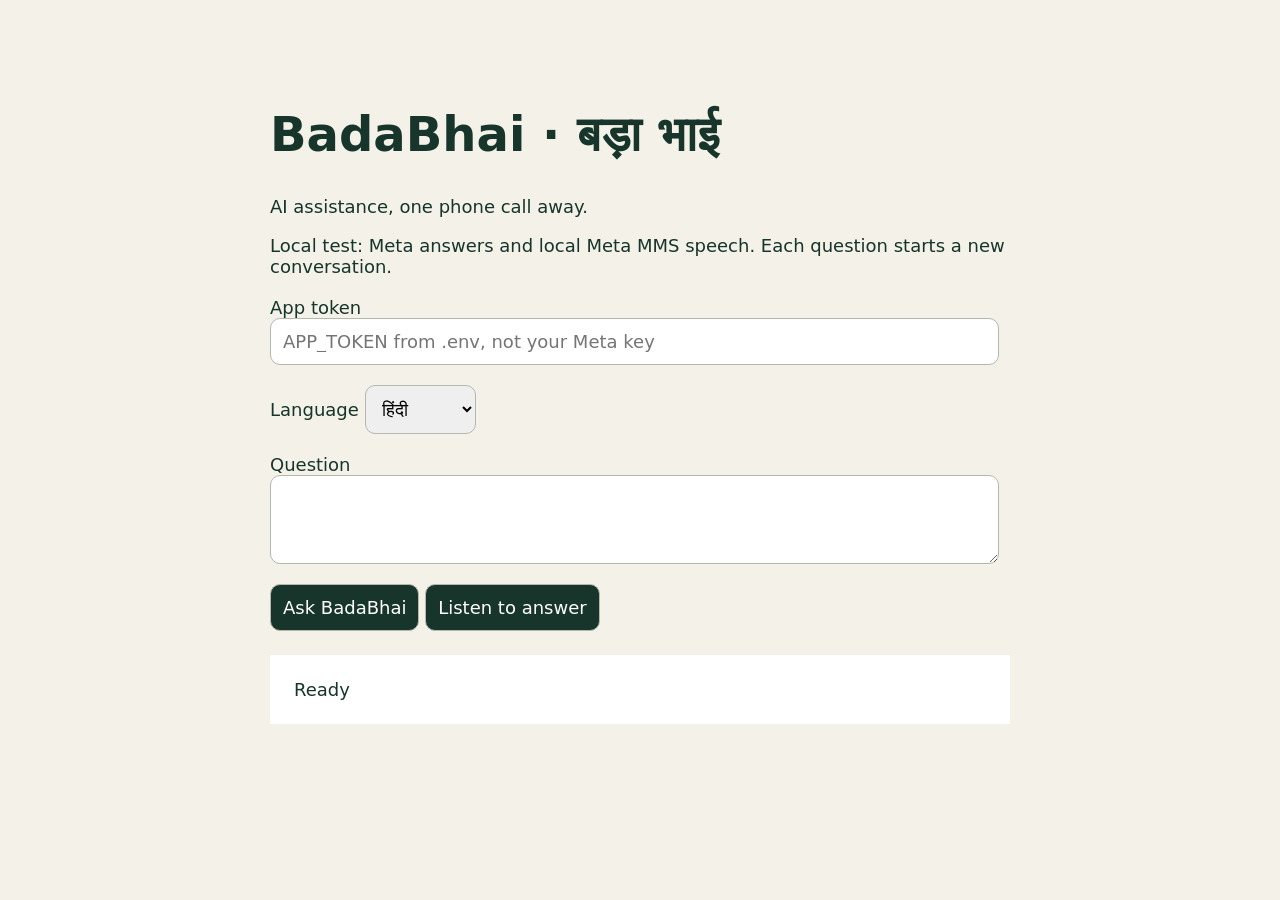
==== app/index.html @ 6ce147b1 "Build Meta-powered Hindi and English phone assistant with Windows deployment guide" ====
<!doctype html><html lang="en"><meta charset="utf-8"><meta name="viewport" content="width=device-width,initial-scale=1"><title>BadaBhai local test</title>
<style>body{font:18px system-ui;background:#f3f1e8;color:#17352b;max-width:740px;margin:50px auto;padding:24px}h1{font-size:48px}label{display:block;margin-top:20px}input,select,textarea,button{font:inherit;padding:12px;border:1px solid #b2b8ac;border-radius:10px}input,textarea{width:95%}button{background:#17352b;color:white;margin-top:16px}#answer{white-space:pre-wrap;background:white;padding:24px;margin-top:24px}audio{width:100%}</style>
<h1>BadaBhai · बड़ा भाई</h1><p>AI assistance, one phone call away.</p><p>Local test: Meta answers and local Meta MMS speech. Each question starts a new conversation.</p>
<label>App token <input id="token" type="password" autocomplete="off" placeholder="APP_TOKEN from .env, not your Meta key"></label>
<label>Language <select id="language"><option value="hi">हिंदी</option><option value="en">English</option></select></label>
<label>Question <textarea id="question" rows="3"></textarea></label><button id="ask">Ask BadaBhai</button> <button id="speak" disabled>Listen to answer</button>
<div id="answer" role="status">Ready</div><p id="voice-status" role="status"></p><audio id="audio" controls hidden></audio>
<script>
const $=id=>document.getElementById(id);let reply='',audioUrl;
async function request(path,text){const r=await fetch(path,{method:'POST',headers:{'Content-Type':'application/json','X-App-Token':$('token').value},body:JSON.stringify({text,language:$('language').value})});if(!r.ok){let e=await r.json();throw Error(typeof e.detail==='string'?e.detail:'Check your question and language')}return r}
$('ask').onclick=async()=>{$('ask').disabled=true;$('speak').disabled=true;$('answer').textContent='Thinking…';try{reply=(await(await request('/api/chat',$('question').value)).json()).answer;$('answer').textContent=reply;$('speak').disabled=false}catch(e){$('answer').textContent=e.message}finally{$('ask').disabled=false}};
$('speak').onclick=async()=>{$('speak').disabled=true;$('voice-status').textContent='Preparing spoken answer…';try{const blob=await(await request('/api/speech',reply)).blob();if(audioUrl)URL.revokeObjectURL(audioUrl);audioUrl=URL.createObjectURL(blob);$('audio').src=audioUrl;$('audio').hidden=false;await $('audio').play();$('voice-status').textContent=''}catch(e){$('voice-status').textContent=e.message}finally{$('speak').disabled=false}};
</script></html>
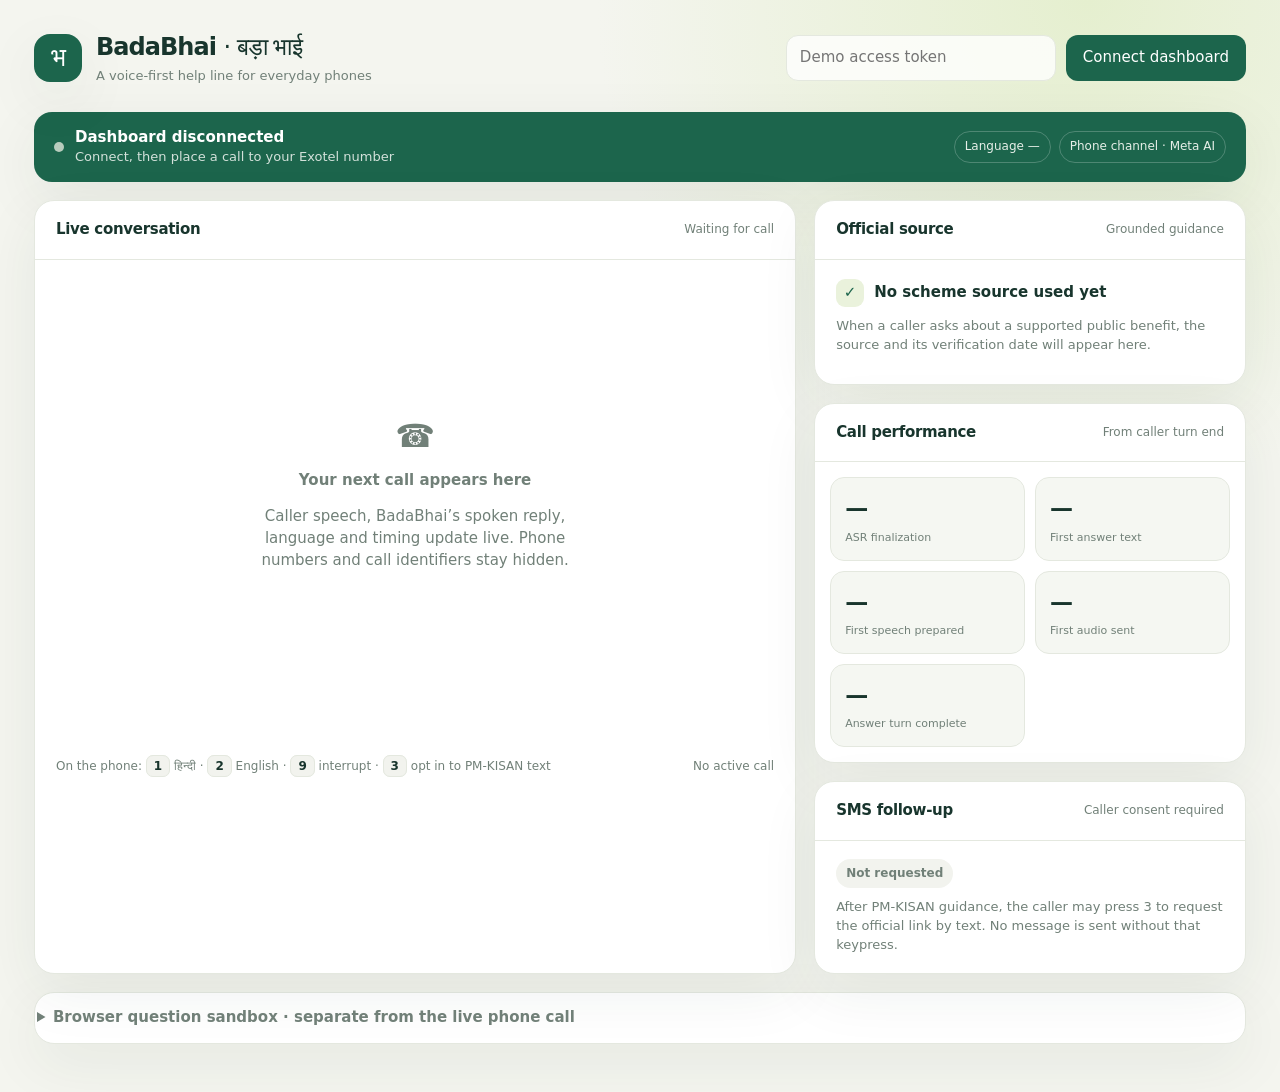
==== commit 3e2a030a: "Add live call dashboard and benefit guide" ====
--- a/app/index.html
+++ b/app/index.html
@@ -1,13 +1,35 @@
-<!doctype html><html lang="en"><meta charset="utf-8"><meta name="viewport" content="width=device-width,initial-scale=1"><title>BadaBhai local test</title>
-<style>body{font:18px system-ui;background:#f3f1e8;color:#17352b;max-width:740px;margin:50px auto;padding:24px}h1{font-size:48px}label{display:block;margin-top:20px}input,select,textarea,button{font:inherit;padding:12px;border:1px solid #b2b8ac;border-radius:10px}input,textarea{width:95%}button{background:#17352b;color:white;margin-top:16px}#answer{white-space:pre-wrap;background:white;padding:24px;margin-top:24px}audio{width:100%}</style>
-<h1>BadaBhai · बड़ा भाई</h1><p>AI assistance, one phone call away.</p><p>Local test: Meta answers and local Meta MMS speech. Each question starts a new conversation.</p>
-<label>App token <input id="token" type="password" autocomplete="off" placeholder="APP_TOKEN from .env, not your Meta key"></label>
-<label>Language <select id="language"><option value="hi">हिंदी</option><option value="en">English</option></select></label>
-<label>Question <textarea id="question" rows="3"></textarea></label><button id="ask">Ask BadaBhai</button> <button id="speak" disabled>Listen to answer</button>
-<div id="answer" role="status">Ready</div><p id="voice-status" role="status"></p><audio id="audio" controls hidden></audio>
+<!doctype html>
+<html lang="en">
+<head>
+<meta charset="utf-8"><meta name="viewport" content="width=device-width,initial-scale=1">
+<title>BadaBhai · Live access desk</title>
+<style>
+:root{color-scheme:light;--ink:#18352d;--muted:#718078;--paper:#f4f5ef;--panel:#fff;--line:#e4e8df;--green:#1c654c;--lime:#d8ed8b;--orange:#f1a455;--blue:#5779c6;--shadow:0 18px 60px #20372c12}
+*{box-sizing:border-box}body{margin:0;background:radial-gradient(ellipse at 85% 0,#e5efcf 0,transparent 32%),var(--paper);color:var(--ink);font:15px/1.45 Inter,ui-sans-serif,system-ui,"Segoe UI",sans-serif;min-height:100vh}.wrap{max-width:1440px;margin:auto;padding:30px 34px 48px}.top{display:flex;align-items:center;justify-content:space-between;gap:20px;margin-bottom:26px}.brand{display:flex;align-items:center;gap:14px}.mark{width:48px;height:48px;border-radius:16px;background:var(--green);color:white;display:grid;place-items:center;font-size:26px;box-shadow:var(--shadow)}h1{font-size:24px;letter-spacing:-.04em;margin:0}.sub{color:var(--muted);font-size:13px;margin-top:2px}.top-actions{display:flex;gap:10px;align-items:center}.token{width:min(270px,30vw);padding:11px 13px;border:1px solid var(--line);border-radius:12px;background:#ffffffc9;color:var(--ink);font:inherit}.btn{border:0;border-radius:12px;background:var(--green);color:#fff;font-weight:650;padding:12px 17px;font:inherit;cursor:pointer}.btn:hover{background:#124b38}.btn.secondary{background:#e8eee4;color:var(--ink)}.btn:disabled{opacity:.45;cursor:default}.statusbar{background:var(--green);border-radius:18px;color:#fff;padding:15px 20px;display:flex;justify-content:space-between;align-items:center;margin-bottom:18px;box-shadow:var(--shadow)}.statusleft{display:flex;align-items:center;gap:11px}.dot{width:10px;height:10px;border-radius:50%;background:#b8ccbd}.dot.live{background:#d8ed8b;box-shadow:0 0 0 5px #d8ed8b28}.statuslabel{font-weight:700}.statushint{font-size:13px;color:#d3e1da}.badges{display:flex;gap:8px}.badge{border:1px solid #ffffff38;border-radius:999px;padding:6px 10px;font-size:12px;color:#e6efe8}.grid{display:grid;grid-template-columns:minmax(0,1.5fr) minmax(300px,.85fr);gap:18px}.panel{background:var(--panel);border:1px solid var(--line);border-radius:20px;box-shadow:var(--shadow);overflow:hidden}.panelhead{padding:18px 21px;border-bottom:1px solid var(--line);display:flex;align-items:center;justify-content:space-between}.panelhead h2{font-size:15px;margin:0;letter-spacing:-.02em}.tiny{font-size:12px;color:var(--muted)}.transcript{height:480px;overflow:auto;padding:19px 21px;display:flex;flex-direction:column;gap:13px}.bubble{max-width:88%;padding:13px 15px;border-radius:16px;white-space:pre-wrap;word-break:break-word}.bubble.caller{background:#f0f3ee;border-bottom-left-radius:5px;align-self:flex-start}.bubble.ai{background:#eaf2dc;border-bottom-right-radius:5px;align-self:flex-end}.speaker{font-size:10px;text-transform:uppercase;letter-spacing:.09em;color:var(--muted);margin-bottom:5px;font-weight:750}.partial{opacity:.65;border:1px dashed #aab7a9}.empty{margin:auto;text-align:center;color:var(--muted);max-width:330px}.emptyicon{font-size:32px;margin-bottom:10px}.side{display:flex;flex-direction:column;gap:18px}.sourcebody{padding:19px 21px}.sourcestatus{display:flex;align-items:center;gap:10px;font-weight:700}.check{width:28px;height:28px;background:#eaf2dc;color:var(--green);display:grid;place-items:center;border-radius:9px}.sourcebody p{margin:10px 0;color:var(--muted);font-size:13px}.sourcebody a{color:var(--green);font-size:13px;font-weight:700;text-decoration:none}.metrics{display:grid;grid-template-columns:1fr 1fr;gap:10px;padding:15px}.metric{padding:14px;background:#f5f7f2;border:1px solid var(--line);border-radius:14px}.metricval{font-size:23px;font-weight:760;letter-spacing:-.04em;font-variant-numeric:tabular-nums}.metriclabel{font-size:11px;color:var(--muted);margin-top:4px}.smsbody{padding:18px 21px}.smsbadge{display:inline-flex;align-items:center;gap:7px;border-radius:999px;padding:6px 10px;background:#f2f3ee;font-size:12px;color:var(--muted);font-weight:650}.smsbadge.ok{background:#eaf2dc;color:var(--green)}.smsbody p{margin:10px 0 0;color:var(--muted);font-size:13px}.controls{padding:18px 21px;display:flex;justify-content:space-between;align-items:center;gap:10px}.keys{font-size:12px;color:var(--muted)}.keys strong{color:var(--ink);background:#f2f3ee;border:1px solid var(--line);padding:3px 7px;border-radius:7px}.demo{margin-top:18px}.demo summary{cursor:pointer;color:var(--muted);font-weight:600;padding:14px 2px}.demoform{padding:20px;display:grid;gap:12px}.demoform textarea,.demoform select{padding:11px;border:1px solid var(--line);border-radius:10px;font:inherit}.demoanswer{padding:13px;background:#f5f7f2;border-radius:10px;white-space:pre-wrap}.toast{position:fixed;bottom:22px;right:22px;background:#18352d;color:white;padding:12px 16px;border-radius:12px;opacity:0;transform:translateY(8px);transition:.2s;pointer-events:none}.toast.show{opacity:1;transform:translateY(0)}@media(max-width:900px){.wrap{padding:20px 15px}.grid{grid-template-columns:1fr}.transcript{height:390px}.top{align-items:flex-start;flex-direction:column}.top-actions{width:100%}.token{flex:1;width:auto}.statusbar{align-items:flex-start;flex-direction:column;gap:12px}}
+</style>
+</head>
+<body><main class="wrap">
+<header class="top"><div class="brand"><div class="mark">भ</div><div><h1>BadaBhai <span style="font-weight:450">· बड़ा भाई</span></h1><div class="sub">A voice-first help line for everyday phones</div></div></div><div class="top-actions"><input id="token" class="token" type="password" autocomplete="off" placeholder="Demo access token" aria-label="Demo access token"><button id="connect" class="btn">Connect dashboard</button></div></header>
+<section class="statusbar"><div class="statusleft"><span id="dot" class="dot"></span><div><div id="call-status" class="statuslabel">Dashboard disconnected</div><div id="call-hint" class="statushint">Connect, then place a call to your Exotel number</div></div></div><div class="badges"><span id="lang-badge" class="badge">Language —</span><span class="badge">Phone channel · Meta AI</span></div></section>
+<div class="grid"><section class="panel"><div class="panelhead"><h2>Live conversation</h2><span class="tiny" id="transcript-state">Waiting for call</span></div><div id="transcript" class="transcript"><div class="empty"><div class="emptyicon">☎</div><strong>Your next call appears here</strong><p>Caller speech, BadaBhai’s spoken reply, language and timing update live. Phone numbers and call identifiers stay hidden.</p></div></div><div class="controls"><div class="keys">On the phone: <strong>1</strong> हिन्दी · <strong>2</strong> English · <strong>9</strong> interrupt · <strong>3</strong> opt in to PM-KISAN text</div><span id="call-clock" class="tiny">No active call</span></div></section>
+<aside class="side"><section class="panel"><div class="panelhead"><h2>Official source</h2><span class="tiny">Grounded guidance</span></div><div id="source-card" class="sourcebody"><div class="sourcestatus"><span class="check">✓</span><span>No scheme source used yet</span></div><p>When a caller asks about a supported public benefit, the source and its verification date will appear here.</p></div></section>
+<section class="panel"><div class="panelhead"><h2>Call performance</h2><span class="tiny">From caller turn end</span></div><div class="metrics"><div class="metric"><div id="m-asr" class="metricval">—</div><div class="metriclabel">ASR finalization</div></div><div class="metric"><div id="m-text" class="metricval">—</div><div class="metriclabel">First answer text</div></div><div class="metric"><div id="m-tts" class="metricval">—</div><div class="metriclabel">First speech prepared</div></div><div class="metric"><div id="m-audio" class="metricval">—</div><div class="metriclabel">First audio sent</div></div><div class="metric"><div id="m-total" class="metricval">—</div><div class="metriclabel">Answer turn complete</div></div></div></section>
+<section class="panel"><div class="panelhead"><h2>SMS follow-up</h2><span class="tiny">Caller consent required</span></div><div class="smsbody"><span id="sms-status" class="smsbadge">Not requested</span><p id="sms-note">After PM-KISAN guidance, the caller may press 3 to request the official link by text. No message is sent without that keypress.</p></div></section></aside></div>
+<details class="panel demo"><summary>Browser question sandbox · separate from the live phone call</summary><div class="demoform"><input id="demo-token" type="password" placeholder="Same demo access token" aria-label="Browser demo access token"><select id="language"><option value="hi">हिंदी</option><option value="en">English</option></select><textarea id="question" rows="2" placeholder="Ask a short question"></textarea><div><button id="ask" class="btn">Ask BadaBhai</button> <button id="speak" class="btn secondary" disabled>Play spoken reply</button></div><div id="answer" class="demoanswer" role="status">Ready</div><audio id="audio" controls hidden style="width:100%"></audio></div></details>
+</main><div id="toast" class="toast" role="status"></div>
 <script>
-const $=id=>document.getElementById(id);let reply='',audioUrl;
-async function request(path,text){const r=await fetch(path,{method:'POST',headers:{'Content-Type':'application/json','X-App-Token':$('token').value},body:JSON.stringify({text,language:$('language').value})});if(!r.ok){let e=await r.json();throw Error(typeof e.detail==='string'?e.detail:'Check your question and language')}return r}
+const $=id=>document.getElementById(id);let socket=null,reply='',audioUrl=null,activeCall=null,callStarted=0;
+function toast(message){$('toast').textContent=message;$('toast').classList.add('show');setTimeout(()=>$('toast').classList.remove('show'),2600)}
+function status(label,hint,live=false){$('call-status').textContent=label;$('call-hint').textContent=hint;$('dot').classList.toggle('live',live)}
+function bubble(kind,text,partial=false){const empty=$('transcript').querySelector('.empty');if(empty)empty.remove();let el=$('transcript').lastElementChild;const same=el?.dataset.kind===kind;if(same&&partial&&el.dataset.partial==='yes'){el.querySelector('.body').textContent=text;return}if(same&&!partial&&el.dataset.partial==='yes'){el.classList.remove('partial');el.dataset.partial='no';el.querySelector('.body').textContent=text;return}el=document.createElement('div');el.className=`bubble ${kind}${partial?' partial':''}`;el.dataset.kind=kind;el.dataset.partial=partial?'yes':'no';const who=document.createElement('div');who.className='speaker';who.textContent=kind==='caller'?'Caller · live transcript':'BadaBhai · spoken';const body=document.createElement('div');body.className='body';body.textContent=text;el.append(who,body);$('transcript').append(el);$('transcript').scrollTop=$('transcript').scrollHeight}
+function metric(stage,ms){const map={asr_finalize:'m-asr',first_text:'m-text',first_synthesis:'m-tts',first_audio:'m-audio',turn_complete:'m-total'};const node=$(map[stage]||'');if(node)node.textContent=`${ms} ms`}
+function source(data){if(!data.source){$('source-card').innerHTML='<div class="sourcestatus"><span class="check">✓</span><span>No scheme source used yet</span></div><p>Ask about a supported public benefit to show the official reference behind the guidance.</p>';return}const card=$('source-card');card.replaceChildren();const line=document.createElement('div');line.className='sourcestatus';line.innerHTML='<span class="check">✓</span>';const title=document.createElement('span');title.textContent=data.source;line.append(title);const p=document.createElement('p');p.textContent=`Checked ${data.verified_on}. Eligibility is not decided by BadaBhai.`;const a=document.createElement('a');a.href=data.url;a.target='_blank';a.rel='noopener noreferrer';a.textContent='Open official source ↗';card.append(line,p,a)}
+function smsState(data){const names={opted_in:['Consent received','Caller pressed 3. Sending requested recap.'],accepted:['Submitted to Exotel','Accepted by provider; delivery is not yet confirmed.'],not_configured:['Setup required','Add Exotel credentials and approved DLT sender/template to enable delivery.'],unavailable:['Unavailable for this call','Ask about PM-KISAN first. The source link is only sent after consent.'],failed:['Could not send','The provider did not accept the recap.'],already_requested:['Already requested','Only one recap is sent per call.'],requested:['Not requested','No message is sent without caller consent.']};const [label,note]=names[data.status]||['SMS status',data.status||''];$('sms-status').textContent=label;$('sms-status').classList.toggle('ok',data.status==='accepted');$('sms-note').textContent=note}
+function event(data){switch(data.event){case'snapshot':if(data.status==='connected'){activeCall=data.call_id;status('Call in progress','Live events are arriving',true)}break;case'call_state':if(data.status==='connected'){activeCall=data.call_id;callStarted=Date.now();$('transcript').innerHTML='';['m-asr','m-text','m-tts','m-audio','m-total'].forEach(id=>$(id).textContent='—');$('source-card').innerHTML='<div class="sourcestatus"><span class="check">✓</span><span>Listening for a supported benefit question</span></div><p>Official references appear when relevant.</p>';smsState({status:'requested'});$('transcript-state').textContent='Listening';status('Call in progress','A caller is connected through Exotel',true);$('call-clock').textContent='00:00'}else if(data.status==='ended'){activeCall=null;status('Waiting for call','Dashboard connected · place another call');$('transcript-state').textContent='Call ended';$('call-clock').textContent='Call complete'}break;case'transcript_partial':bubble('caller',data.text,true);$('transcript-state').textContent='Caller speaking';break;case'transcript_final':bubble('caller',data.text,false);$('transcript-state').textContent='Caller turn complete';break;case'assistant_state':$('transcript-state').textContent=data.status==='thinking'?'Preparing answer':'Answer complete';break;case'assistant_sentence':bubble('ai',data.text,false);break;case'language':$('lang-badge').textContent=data.language==='hi'?'Language · हिन्दी':'Language · English';break;case'source':source(data);break;case'performance':metric(data.stage,data.ms);break;case'sms_state':smsState(data);break}}
+function connect(){if(socket)socket.close();const token=$('token').value.trim();if(!token){toast('Enter the demo access token first');return}const scheme=location.protocol==='https:'?'wss:':'ws:';socket=new WebSocket(`${scheme}//${location.host}/api/live`);socket.onopen=()=>socket.send(JSON.stringify({token}));socket.onmessage=e=>{try{event(JSON.parse(e.data))}catch{}};socket.onclose=()=>{status('Dashboard disconnected','Reconnect before placing a demo call');socket=null};socket.onerror=()=>toast('Dashboard connection failed. Check the token and app status.');$('connect').textContent='Connecting…';socket.addEventListener('open',()=>{$('connect').textContent='Disconnect';status('Dashboard connected','Place a call to your Exotel number')},{once:true});socket.addEventListener('close',()=>{$('connect').textContent='Connect dashboard'},{once:true});}
+$('connect').onclick=()=>{if(socket){socket.close();return}connect()};setInterval(()=>{if(socket?.readyState===WebSocket.OPEN){socket.send('ping');if(activeCall&&callStarted)$('call-clock').textContent=`${String(Math.floor((Date.now()-callStarted)/60000)).padStart(2,'0')}:${String(Math.floor((Date.now()-callStarted)/1000)%60).padStart(2,'0')}`}},20000);
+async function request(path,text){const r=await fetch(path,{method:'POST',headers:{'Content-Type':'application/json','X-App-Token':$('demo-token').value},body:JSON.stringify({text,language:$('language').value})});if(!r.ok){let e=await r.json();throw Error(typeof e.detail==='string'?e.detail:'Check your question and language')}return r}
 $('ask').onclick=async()=>{$('ask').disabled=true;$('speak').disabled=true;$('answer').textContent='Thinking…';try{reply=(await(await request('/api/chat',$('question').value)).json()).answer;$('answer').textContent=reply;$('speak').disabled=false}catch(e){$('answer').textContent=e.message}finally{$('ask').disabled=false}};
-$('speak').onclick=async()=>{$('speak').disabled=true;$('voice-status').textContent='Preparing spoken answer…';try{const blob=await(await request('/api/speech',reply)).blob();if(audioUrl)URL.revokeObjectURL(audioUrl);audioUrl=URL.createObjectURL(blob);$('audio').src=audioUrl;$('audio').hidden=false;await $('audio').play();$('voice-status').textContent=''}catch(e){$('voice-status').textContent=e.message}finally{$('speak').disabled=false}};
-</script></html>
+$('speak').onclick=async()=>{$('speak').disabled=true;try{const blob=await(await request('/api/speech',reply)).blob();if(audioUrl)URL.revokeObjectURL(audioUrl);audioUrl=URL.createObjectURL(blob);$('audio').src=audioUrl;$('audio').hidden=false;await $('audio').play()}catch(e){toast(e.message)}finally{$('speak').disabled=false}};
+$('token').addEventListener('change',()=>$('demo-token').value=$('token').value);
+</script></body></html>
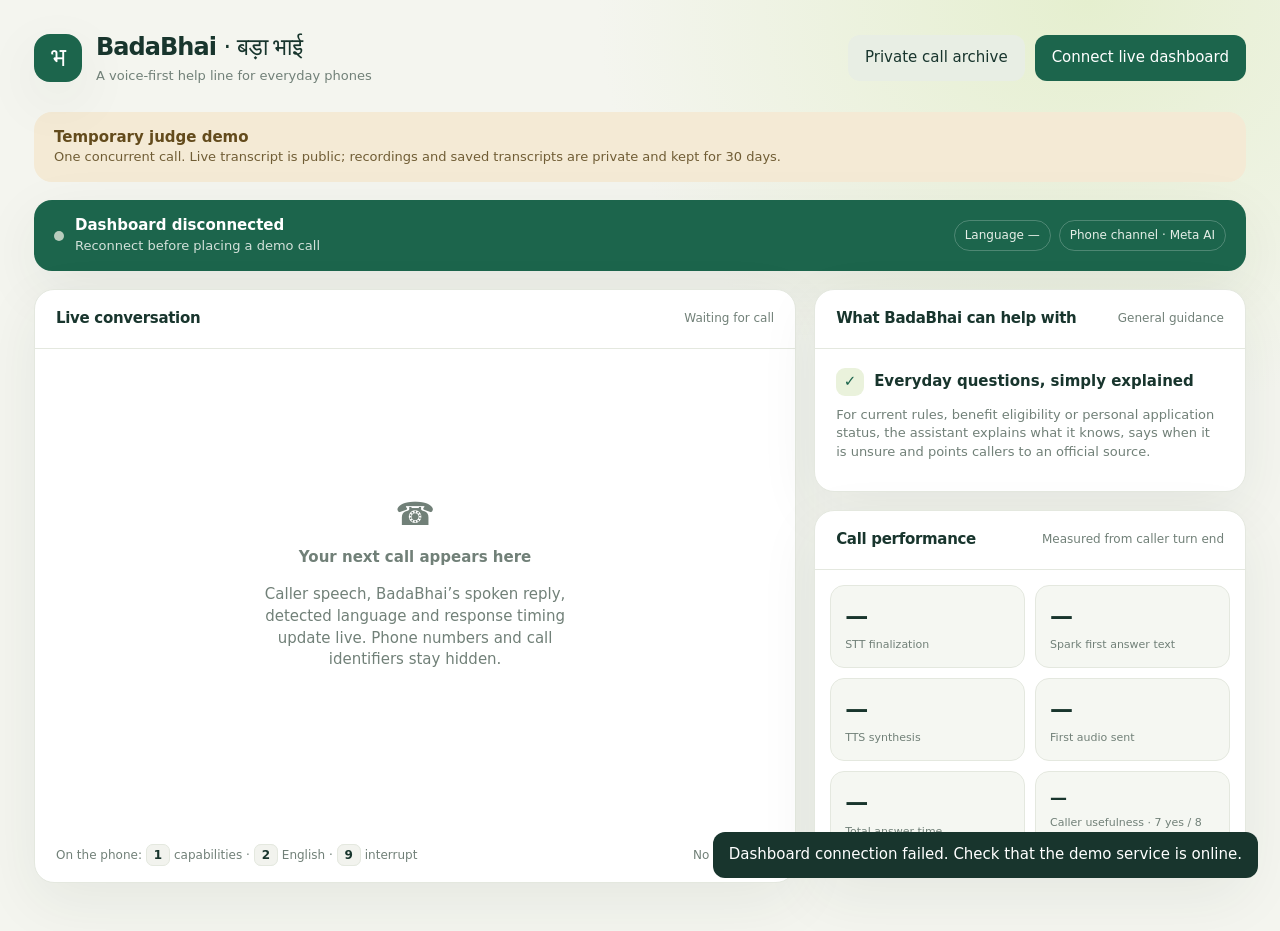
==== commit c2f44469: "Make judge demo generic and archive private calls" ====
--- a/app/index.html
+++ b/app/index.html
@@ -5,17 +5,15 @@
 <title>BadaBhai · Live access desk</title>
 <style>
 :root{color-scheme:light;--ink:#18352d;--muted:#718078;--paper:#f4f5ef;--panel:#fff;--line:#e4e8df;--green:#1c654c;--lime:#d8ed8b;--orange:#f1a455;--blue:#5779c6;--shadow:0 18px 60px #20372c12}
-*{box-sizing:border-box}body{margin:0;background:radial-gradient(ellipse at 85% 0,#e5efcf 0,transparent 32%),var(--paper);color:var(--ink);font:15px/1.45 Inter,ui-sans-serif,system-ui,"Segoe UI",sans-serif;min-height:100vh}.wrap{max-width:1440px;margin:auto;padding:30px 34px 48px}.top{display:flex;align-items:center;justify-content:space-between;gap:20px;margin-bottom:26px}.brand{display:flex;align-items:center;gap:14px}.mark{width:48px;height:48px;border-radius:16px;background:var(--green);color:white;display:grid;place-items:center;font-size:26px;box-shadow:var(--shadow)}h1{font-size:24px;letter-spacing:-.04em;margin:0}.sub{color:var(--muted);font-size:13px;margin-top:2px}.top-actions{display:flex;gap:10px;align-items:center}.token{width:min(270px,30vw);padding:11px 13px;border:1px solid var(--line);border-radius:12px;background:#ffffffc9;color:var(--ink);font:inherit}.btn{border:0;border-radius:12px;background:var(--green);color:#fff;font-weight:650;padding:12px 17px;font:inherit;cursor:pointer}.btn:hover{background:#124b38}.btn.secondary{background:#e8eee4;color:var(--ink)}.btn:disabled{opacity:.45;cursor:default}.statusbar{background:var(--green);border-radius:18px;color:#fff;padding:15px 20px;display:flex;justify-content:space-between;align-items:center;margin-bottom:18px;box-shadow:var(--shadow)}.statusleft{display:flex;align-items:center;gap:11px}.dot{width:10px;height:10px;border-radius:50%;background:#b8ccbd}.dot.live{background:#d8ed8b;box-shadow:0 0 0 5px #d8ed8b28}.statuslabel{font-weight:700}.statushint{font-size:13px;color:#d3e1da}.badges{display:flex;gap:8px}.badge{border:1px solid #ffffff38;border-radius:999px;padding:6px 10px;font-size:12px;color:#e6efe8}.grid{display:grid;grid-template-columns:minmax(0,1.5fr) minmax(300px,.85fr);gap:18px}.panel{background:var(--panel);border:1px solid var(--line);border-radius:20px;box-shadow:var(--shadow);overflow:hidden}.panelhead{padding:18px 21px;border-bottom:1px solid var(--line);display:flex;align-items:center;justify-content:space-between}.panelhead h2{font-size:15px;margin:0;letter-spacing:-.02em}.tiny{font-size:12px;color:var(--muted)}.transcript{height:480px;overflow:auto;padding:19px 21px;display:flex;flex-direction:column;gap:13px}.bubble{max-width:88%;padding:13px 15px;border-radius:16px;white-space:pre-wrap;word-break:break-word}.bubble.caller{background:#f0f3ee;border-bottom-left-radius:5px;align-self:flex-start}.bubble.ai{background:#eaf2dc;border-bottom-right-radius:5px;align-self:flex-end}.speaker{font-size:10px;text-transform:uppercase;letter-spacing:.09em;color:var(--muted);margin-bottom:5px;font-weight:750}.partial{opacity:.65;border:1px dashed #aab7a9}.empty{margin:auto;text-align:center;color:var(--muted);max-width:330px}.emptyicon{font-size:32px;margin-bottom:10px}.side{display:flex;flex-direction:column;gap:18px}.sourcebody{padding:19px 21px}.sourcestatus{display:flex;align-items:center;gap:10px;font-weight:700}.check{width:28px;height:28px;background:#eaf2dc;color:var(--green);display:grid;place-items:center;border-radius:9px}.sourcebody p{margin:10px 0;color:var(--muted);font-size:13px}.sourcebody a{color:var(--green);font-size:13px;font-weight:700;text-decoration:none}.metrics{display:grid;grid-template-columns:1fr 1fr;gap:10px;padding:15px}.metric{padding:14px;background:#f5f7f2;border:1px solid var(--line);border-radius:14px}.metricval{font-size:23px;font-weight:760;letter-spacing:-.04em;font-variant-numeric:tabular-nums}.metriclabel{font-size:11px;color:var(--muted);margin-top:4px}.smsbody{padding:18px 21px}.smsbadge{display:inline-flex;align-items:center;gap:7px;border-radius:999px;padding:6px 10px;background:#f2f3ee;font-size:12px;color:var(--muted);font-weight:650}.smsbadge.ok{background:#eaf2dc;color:var(--green)}.smsbody p{margin:10px 0 0;color:var(--muted);font-size:13px}.controls{padding:18px 21px;display:flex;justify-content:space-between;align-items:center;gap:10px}.keys{font-size:12px;color:var(--muted)}.keys strong{color:var(--ink);background:#f2f3ee;border:1px solid var(--line);padding:3px 7px;border-radius:7px}.demo{margin-top:18px}.demo summary{cursor:pointer;color:var(--muted);font-weight:600;padding:14px 2px}.demoform{padding:20px;display:grid;gap:12px}.demoform textarea,.demoform select{padding:11px;border:1px solid var(--line);border-radius:10px;font:inherit}.demoanswer{padding:13px;background:#f5f7f2;border-radius:10px;white-space:pre-wrap}.toast{position:fixed;bottom:22px;right:22px;background:#18352d;color:white;padding:12px 16px;border-radius:12px;opacity:0;transform:translateY(8px);transition:.2s;pointer-events:none}.toast.show{opacity:1;transform:translateY(0)}@media(max-width:900px){.wrap{padding:20px 15px}.grid{grid-template-columns:1fr}.transcript{height:390px}.top{align-items:flex-start;flex-direction:column}.top-actions{width:100%}.token{flex:1;width:auto}.statusbar{align-items:flex-start;flex-direction:column;gap:12px}}
+*{box-sizing:border-box}body{margin:0;background:radial-gradient(ellipse at 85% 0,#e5efcf 0,transparent 32%),var(--paper);color:var(--ink);font:15px/1.45 Inter,ui-sans-serif,system-ui,"Segoe UI",sans-serif;min-height:100vh}.wrap{max-width:1440px;margin:auto;padding:30px 34px 48px}.top{display:flex;align-items:center;justify-content:space-between;gap:20px;margin-bottom:26px}.brand{display:flex;align-items:center;gap:14px}.mark{width:48px;height:48px;border-radius:16px;background:var(--green);color:white;display:grid;place-items:center;font-size:26px;box-shadow:var(--shadow)}h1{font-size:24px;letter-spacing:-.04em;margin:0}.sub{color:var(--muted);font-size:13px;margin-top:2px}.top-actions{display:flex;gap:10px;align-items:center}.btn{border:0;border-radius:12px;background:var(--green);color:#fff;font-weight:650;padding:12px 17px;font:inherit;cursor:pointer}.btn:hover{background:#124b38}.btn.secondary{background:#e8eee4;color:var(--ink)}.btn:disabled{opacity:.45;cursor:default}.statusbar{background:var(--green);border-radius:18px;color:#fff;padding:15px 20px;display:flex;justify-content:space-between;align-items:center;margin-bottom:18px;box-shadow:var(--shadow)}.statusleft{display:flex;align-items:center;gap:11px}.dot{width:10px;height:10px;border-radius:50%;background:#b8ccbd}.dot.live{background:#d8ed8b;box-shadow:0 0 0 5px #d8ed8b28}.statuslabel{font-weight:700}.statushint{font-size:13px;color:#d3e1da}.badges{display:flex;gap:8px}.badge{border:1px solid #ffffff38;border-radius:999px;padding:6px 10px;font-size:12px;color:#e6efe8}.grid{display:grid;grid-template-columns:minmax(0,1.5fr) minmax(300px,.85fr);gap:18px}.panel{background:var(--panel);border:1px solid var(--line);border-radius:20px;box-shadow:var(--shadow);overflow:hidden}.panelhead{padding:18px 21px;border-bottom:1px solid var(--line);display:flex;align-items:center;justify-content:space-between}.panelhead h2{font-size:15px;margin:0;letter-spacing:-.02em}.tiny{font-size:12px;color:var(--muted)}.transcript{height:480px;overflow:auto;padding:19px 21px;display:flex;flex-direction:column;gap:13px}.bubble{max-width:88%;padding:13px 15px;border-radius:16px;white-space:pre-wrap;word-break:break-word}.bubble.caller{background:#f0f3ee;border-bottom-left-radius:5px;align-self:flex-start}.bubble.ai{background:#eaf2dc;border-bottom-right-radius:5px;align-self:flex-end}.speaker{font-size:10px;text-transform:uppercase;letter-spacing:.09em;color:var(--muted);margin-bottom:5px;font-weight:750}.partial{opacity:.65;border:1px dashed #aab7a9}.empty{margin:auto;text-align:center;color:var(--muted);max-width:330px}.emptyicon{font-size:32px;margin-bottom:10px}.side{display:flex;flex-direction:column;gap:18px}.sourcebody{padding:19px 21px}.sourcestatus{display:flex;align-items:center;gap:10px;font-weight:700}.check{width:28px;height:28px;background:#eaf2dc;color:var(--green);display:grid;place-items:center;border-radius:9px}.sourcebody p{margin:10px 0;color:var(--muted);font-size:13px}.sourcebody a{color:var(--green);font-size:13px;font-weight:700;text-decoration:none}.metrics{display:grid;grid-template-columns:1fr 1fr;gap:10px;padding:15px}.metric{padding:14px;background:#f5f7f2;border:1px solid var(--line);border-radius:14px}.metricval{font-size:23px;font-weight:760;letter-spacing:-.04em;font-variant-numeric:tabular-nums}.metriclabel{font-size:11px;color:var(--muted);margin-top:4px}.controls{padding:18px 21px;display:flex;justify-content:space-between;align-items:center;gap:10px}.keys{font-size:12px;color:var(--muted)}.keys strong{color:var(--ink);background:#f2f3ee;border:1px solid var(--line);padding:3px 7px;border-radius:7px}.toast{position:fixed;bottom:22px;right:22px;background:#18352d;color:white;padding:12px 16px;border-radius:12px;opacity:0;transform:translateY(8px);transition:.2s;pointer-events:none}.toast.show{opacity:1;transform:translateY(0)}@media(max-width:900px){.wrap{padding:20px 15px}.grid{grid-template-columns:1fr}.transcript{height:390px}.top{align-items:flex-start;flex-direction:column}.top-actions{width:100%}.statusbar{align-items:flex-start;flex-direction:column;gap:12px}}
 </style>
 </head>
 <body><main class="wrap">
-<header class="top"><div class="brand"><div class="mark">भ</div><div><h1>BadaBhai <span style="font-weight:450">· बड़ा भाई</span></h1><div class="sub">A voice-first help line for everyday phones</div></div></div><div class="top-actions"><input id="token" class="token" type="password" autocomplete="off" placeholder="Demo access token" aria-label="Demo access token"><button id="connect" class="btn">Connect dashboard</button></div></header>
-<section class="statusbar"><div class="statusleft"><span id="dot" class="dot"></span><div><div id="call-status" class="statuslabel">Dashboard disconnected</div><div id="call-hint" class="statushint">Connect, then place a call to your Exotel number</div></div></div><div class="badges"><span id="lang-badge" class="badge">Language —</span><span class="badge">Phone channel · Meta AI</span></div></section>
-<div class="grid"><section class="panel"><div class="panelhead"><h2>Live conversation</h2><span class="tiny" id="transcript-state">Waiting for call</span></div><div id="transcript" class="transcript"><div class="empty"><div class="emptyicon">☎</div><strong>Your next call appears here</strong><p>Caller speech, BadaBhai’s spoken reply, language and timing update live. Phone numbers and call identifiers stay hidden.</p></div></div><div class="controls"><div class="keys">On the phone: <strong>1</strong> हिन्दी · <strong>2</strong> English · <strong>9</strong> interrupt · <strong>3</strong> opt in to PM-KISAN text</div><span id="call-clock" class="tiny">No active call</span></div></section>
-<aside class="side"><section class="panel"><div class="panelhead"><h2>Official source</h2><span class="tiny">Grounded guidance</span></div><div id="source-card" class="sourcebody"><div class="sourcestatus"><span class="check">✓</span><span>No scheme source used yet</span></div><p>When a caller asks about a supported public benefit, the source and its verification date will appear here.</p></div></section>
-<section class="panel"><div class="panelhead"><h2>Call performance</h2><span class="tiny">From caller turn end</span></div><div class="metrics"><div class="metric"><div id="m-asr" class="metricval">—</div><div class="metriclabel">ASR finalization</div></div><div class="metric"><div id="m-text" class="metricval">—</div><div class="metriclabel">First answer text</div></div><div class="metric"><div id="m-tts" class="metricval">—</div><div class="metriclabel">First speech prepared</div></div><div class="metric"><div id="m-audio" class="metricval">—</div><div class="metriclabel">First audio sent</div></div><div class="metric"><div id="m-total" class="metricval">—</div><div class="metriclabel">Answer turn complete</div></div></div></section>
-<section class="panel"><div class="panelhead"><h2>SMS follow-up</h2><span class="tiny">Caller consent required</span></div><div class="smsbody"><span id="sms-status" class="smsbadge">Not requested</span><p id="sms-note">After PM-KISAN guidance, the caller may press 3 to request the official link by text. No message is sent without that keypress.</p></div></section></aside></div>
-<details class="panel demo"><summary>Browser question sandbox · separate from the live phone call</summary><div class="demoform"><input id="demo-token" type="password" placeholder="Same demo access token" aria-label="Browser demo access token"><select id="language"><option value="hi">हिंदी</option><option value="en">English</option></select><textarea id="question" rows="2" placeholder="Ask a short question"></textarea><div><button id="ask" class="btn">Ask BadaBhai</button> <button id="speak" class="btn secondary" disabled>Play spoken reply</button></div><div id="answer" class="demoanswer" role="status">Ready</div><audio id="audio" controls hidden style="width:100%"></audio></div></details>
+<header class="top"><div class="brand"><div class="mark">भ</div><div><h1>BadaBhai <span style="font-weight:450">· बड़ा भाई</span></h1><div class="sub">A voice-first help line for everyday phones</div></div></div><div class="top-actions"><a class="btn secondary" href="/operator/archive" style="text-decoration:none">Private call archive</a><button id="connect" class="btn">Connect live dashboard</button></div></header>
+<div class="statusbar" style="background:#f4ead5;color:#634b1c;box-shadow:none"><div><strong>Temporary judge demo</strong><div class="statushint" style="color:#705d35">One concurrent call. Live transcript is public; recordings and saved transcripts are private and kept for 30 days.</div></div></div><section class="statusbar"><div class="statusleft"><span id="dot" class="dot"></span><div><div id="call-status" class="statuslabel">Dashboard disconnected</div><div id="call-hint" class="statushint">Connect, then place a call to your Exotel number</div></div></div><div class="badges"><span id="lang-badge" class="badge">Language —</span><span class="badge">Phone channel · Meta AI</span></div></section>
+<div class="grid"><section class="panel"><div class="panelhead"><h2>Live conversation</h2><span class="tiny" id="transcript-state">Waiting for call</span></div><div id="transcript" class="transcript"><div class="empty"><div class="emptyicon">☎</div><strong>Your next call appears here</strong><p>Caller speech, BadaBhai’s spoken reply, detected language and response timing update live. Phone numbers and call identifiers stay hidden.</p></div></div><div class="controls"><div class="keys">On the phone: <strong>1</strong> capabilities · <strong>2</strong> English · <strong>9</strong> interrupt</div><span id="call-clock" class="tiny">No active call</span></div></section>
+<aside class="side"><section class="panel"><div class="panelhead"><h2>What BadaBhai can help with</h2><span class="tiny">General guidance</span></div><div class="sourcebody"><div class="sourcestatus"><span class="check">✓</span><span>Everyday questions, simply explained</span></div><p>For current rules, benefit eligibility or personal application status, the assistant explains what it knows, says when it is unsure and points callers to an official source.</p></div></section>
+<section class="panel"><div class="panelhead"><h2>Call performance</h2><span class="tiny">Measured from caller turn end</span></div><div class="metrics"><div class="metric"><div id="m-asr" class="metricval">—</div><div class="metriclabel">STT finalization</div></div><div class="metric"><div id="m-text" class="metricval">—</div><div class="metriclabel">Spark first answer text</div></div><div class="metric"><div id="m-tts" class="metricval">—</div><div class="metriclabel">TTS synthesis</div></div><div class="metric"><div id="m-audio" class="metricval">—</div><div class="metriclabel">First audio sent</div></div><div class="metric"><div id="m-total" class="metricval">—</div><div class="metriclabel">Total answer time</div></div><div class="metric"><div id="caller-feedback" class="metricval" style="font-size:17px">—</div><div class="metriclabel">Caller usefulness · 7 yes / 8 no</div></div></div></section></aside></div>
 </main><div id="toast" class="toast" role="status"></div>
 <script>
 const $=id=>document.getElementById(id);let socket=null,reply='',audioUrl=null,activeCall=null,callStarted=0;
@@ -23,13 +21,7 @@
 function status(label,hint,live=false){$('call-status').textContent=label;$('call-hint').textContent=hint;$('dot').classList.toggle('live',live)}
 function bubble(kind,text,partial=false){const empty=$('transcript').querySelector('.empty');if(empty)empty.remove();let el=$('transcript').lastElementChild;const same=el?.dataset.kind===kind;if(same&&partial&&el.dataset.partial==='yes'){el.querySelector('.body').textContent=text;return}if(same&&!partial&&el.dataset.partial==='yes'){el.classList.remove('partial');el.dataset.partial='no';el.querySelector('.body').textContent=text;return}el=document.createElement('div');el.className=`bubble ${kind}${partial?' partial':''}`;el.dataset.kind=kind;el.dataset.partial=partial?'yes':'no';const who=document.createElement('div');who.className='speaker';who.textContent=kind==='caller'?'Caller · live transcript':'BadaBhai · spoken';const body=document.createElement('div');body.className='body';body.textContent=text;el.append(who,body);$('transcript').append(el);$('transcript').scrollTop=$('transcript').scrollHeight}
 function metric(stage,ms){const map={asr_finalize:'m-asr',first_text:'m-text',first_synthesis:'m-tts',first_audio:'m-audio',turn_complete:'m-total'};const node=$(map[stage]||'');if(node)node.textContent=`${ms} ms`}
-function source(data){if(!data.source){$('source-card').innerHTML='<div class="sourcestatus"><span class="check">✓</span><span>No scheme source used yet</span></div><p>Ask about a supported public benefit to show the official reference behind the guidance.</p>';return}const card=$('source-card');card.replaceChildren();const line=document.createElement('div');line.className='sourcestatus';line.innerHTML='<span class="check">✓</span>';const title=document.createElement('span');title.textContent=data.source;line.append(title);const p=document.createElement('p');p.textContent=`Checked ${data.verified_on}. Eligibility is not decided by BadaBhai.`;const a=document.createElement('a');a.href=data.url;a.target='_blank';a.rel='noopener noreferrer';a.textContent='Open official source ↗';card.append(line,p,a)}
-function smsState(data){const names={opted_in:['Consent received','Caller pressed 3. Sending requested recap.'],accepted:['Submitted to Exotel','Accepted by provider; delivery is not yet confirmed.'],not_configured:['Setup required','Add Exotel credentials and approved DLT sender/template to enable delivery.'],unavailable:['Unavailable for this call','Ask about PM-KISAN first. The source link is only sent after consent.'],failed:['Could not send','The provider did not accept the recap.'],already_requested:['Already requested','Only one recap is sent per call.'],requested:['Not requested','No message is sent without caller consent.']};const [label,note]=names[data.status]||['SMS status',data.status||''];$('sms-status').textContent=label;$('sms-status').classList.toggle('ok',data.status==='accepted');$('sms-note').textContent=note}
-function event(data){switch(data.event){case'snapshot':if(data.status==='connected'){activeCall=data.call_id;status('Call in progress','Live events are arriving',true)}break;case'call_state':if(data.status==='connected'){activeCall=data.call_id;callStarted=Date.now();$('transcript').innerHTML='';['m-asr','m-text','m-tts','m-audio','m-total'].forEach(id=>$(id).textContent='—');$('source-card').innerHTML='<div class="sourcestatus"><span class="check">✓</span><span>Listening for a supported benefit question</span></div><p>Official references appear when relevant.</p>';smsState({status:'requested'});$('transcript-state').textContent='Listening';status('Call in progress','A caller is connected through Exotel',true);$('call-clock').textContent='00:00'}else if(data.status==='ended'){activeCall=null;status('Waiting for call','Dashboard connected · place another call');$('transcript-state').textContent='Call ended';$('call-clock').textContent='Call complete'}break;case'transcript_partial':bubble('caller',data.text,true);$('transcript-state').textContent='Caller speaking';break;case'transcript_final':bubble('caller',data.text,false);$('transcript-state').textContent='Caller turn complete';break;case'assistant_state':$('transcript-state').textContent=data.status==='thinking'?'Preparing answer':'Answer complete';break;case'assistant_sentence':bubble('ai',data.text,false);break;case'language':$('lang-badge').textContent=data.language==='hi'?'Language · हिन्दी':'Language · English';break;case'source':source(data);break;case'performance':metric(data.stage,data.ms);break;case'sms_state':smsState(data);break}}
-function connect(){if(socket)socket.close();const token=$('token').value.trim();if(!token){toast('Enter the demo access token first');return}const scheme=location.protocol==='https:'?'wss:':'ws:';socket=new WebSocket(`${scheme}//${location.host}/api/live`);socket.onopen=()=>socket.send(JSON.stringify({token}));socket.onmessage=e=>{try{event(JSON.parse(e.data))}catch{}};socket.onclose=()=>{status('Dashboard disconnected','Reconnect before placing a demo call');socket=null};socket.onerror=()=>toast('Dashboard connection failed. Check the token and app status.');$('connect').textContent='Connecting…';socket.addEventListener('open',()=>{$('connect').textContent='Disconnect';status('Dashboard connected','Place a call to your Exotel number')},{once:true});socket.addEventListener('close',()=>{$('connect').textContent='Connect dashboard'},{once:true});}
-$('connect').onclick=()=>{if(socket){socket.close();return}connect()};setInterval(()=>{if(socket?.readyState===WebSocket.OPEN){socket.send('ping');if(activeCall&&callStarted)$('call-clock').textContent=`${String(Math.floor((Date.now()-callStarted)/60000)).padStart(2,'0')}:${String(Math.floor((Date.now()-callStarted)/1000)%60).padStart(2,'0')}`}},20000);
-async function request(path,text){const r=await fetch(path,{method:'POST',headers:{'Content-Type':'application/json','X-App-Token':$('demo-token').value},body:JSON.stringify({text,language:$('language').value})});if(!r.ok){let e=await r.json();throw Error(typeof e.detail==='string'?e.detail:'Check your question and language')}return r}
-$('ask').onclick=async()=>{$('ask').disabled=true;$('speak').disabled=true;$('answer').textContent='Thinking…';try{reply=(await(await request('/api/chat',$('question').value)).json()).answer;$('answer').textContent=reply;$('speak').disabled=false}catch(e){$('answer').textContent=e.message}finally{$('ask').disabled=false}};
-$('speak').onclick=async()=>{$('speak').disabled=true;try{const blob=await(await request('/api/speech',reply)).blob();if(audioUrl)URL.revokeObjectURL(audioUrl);audioUrl=URL.createObjectURL(blob);$('audio').src=audioUrl;$('audio').hidden=false;await $('audio').play()}catch(e){toast(e.message)}finally{$('speak').disabled=false}};
-$('token').addEventListener('change',()=>$('demo-token').value=$('token').value);
+function event(data){switch(data.event){case'snapshot':if(data.status==='connected'){activeCall=data.call_id;$('lang-badge').textContent=data.language==='hi'?'Language · हिन्दी':'Language · English';status('Call in progress','Live events are arriving',true)}break;case'call_state':if(data.status==='connected'){activeCall=data.call_id;callStarted=Date.now();$('lang-badge').textContent=data.language==='hi'?'Language · हिन्दी':'Language · English';$('caller-feedback').textContent='—';$('transcript').innerHTML='';['m-asr','m-text','m-tts','m-audio','m-total'].forEach(id=>$(id).textContent='—');$('transcript-state').textContent='Listening';status('Call in progress','A caller is connected through Exotel',true);$('call-clock').textContent='00:00'}else if(data.status==='ended'){activeCall=null;status('Waiting for call','Dashboard connected · place another call');$('transcript-state').textContent='Call ended';$('call-clock').textContent='Call complete'}break;case'transcript_partial':bubble('caller',data.text,true);$('transcript-state').textContent='Caller speaking';break;case'transcript_final':bubble('caller',data.text,false);$('transcript-state').textContent='Caller turn complete';break;case'assistant_state':$('transcript-state').textContent=data.status==='thinking'?'Preparing answer':'Answer complete';break;case'assistant_sentence':bubble('ai',data.text,false);break;case'language':$('lang-badge').textContent=data.language==='hi'?'Language · हिन्दी':'Language · English';break;case'performance':metric(data.stage,data.ms);break;case'usefulness':$('caller-feedback').textContent=data.value==='helpful'?'Helpful':'Needs improvement';break}}
+function connect(){if(socket)socket.close();const scheme=location.protocol==='https:'?'wss:':'ws:';socket=new WebSocket(`${scheme}//${location.host}/api/live`);socket.onmessage=e=>{try{event(JSON.parse(e.data))}catch{}};socket.onclose=()=>{status('Dashboard disconnected','Reconnect before placing a demo call');socket=null};socket.onerror=()=>toast('Dashboard connection failed. Check that the demo service is online.');$('connect').textContent='Connecting…';socket.addEventListener('open',()=>{$('connect').textContent='Disconnect';status('Dashboard connected','Place a call to your Exotel number')},{once:true});socket.addEventListener('close',()=>{$('connect').textContent='Connect live dashboard'},{once:true});}
+$('connect').onclick=()=>{if(socket){socket.close();return}connect()};connect();setInterval(()=>{if(socket?.readyState===WebSocket.OPEN){socket.send('ping');if(activeCall&&callStarted)$('call-clock').textContent=`${String(Math.floor((Date.now()-callStarted)/60000)).padStart(2,'0')}:${String(Math.floor((Date.now()-callStarted)/1000)%60).padStart(2,'0')}`}},20000);
 </script></body></html>
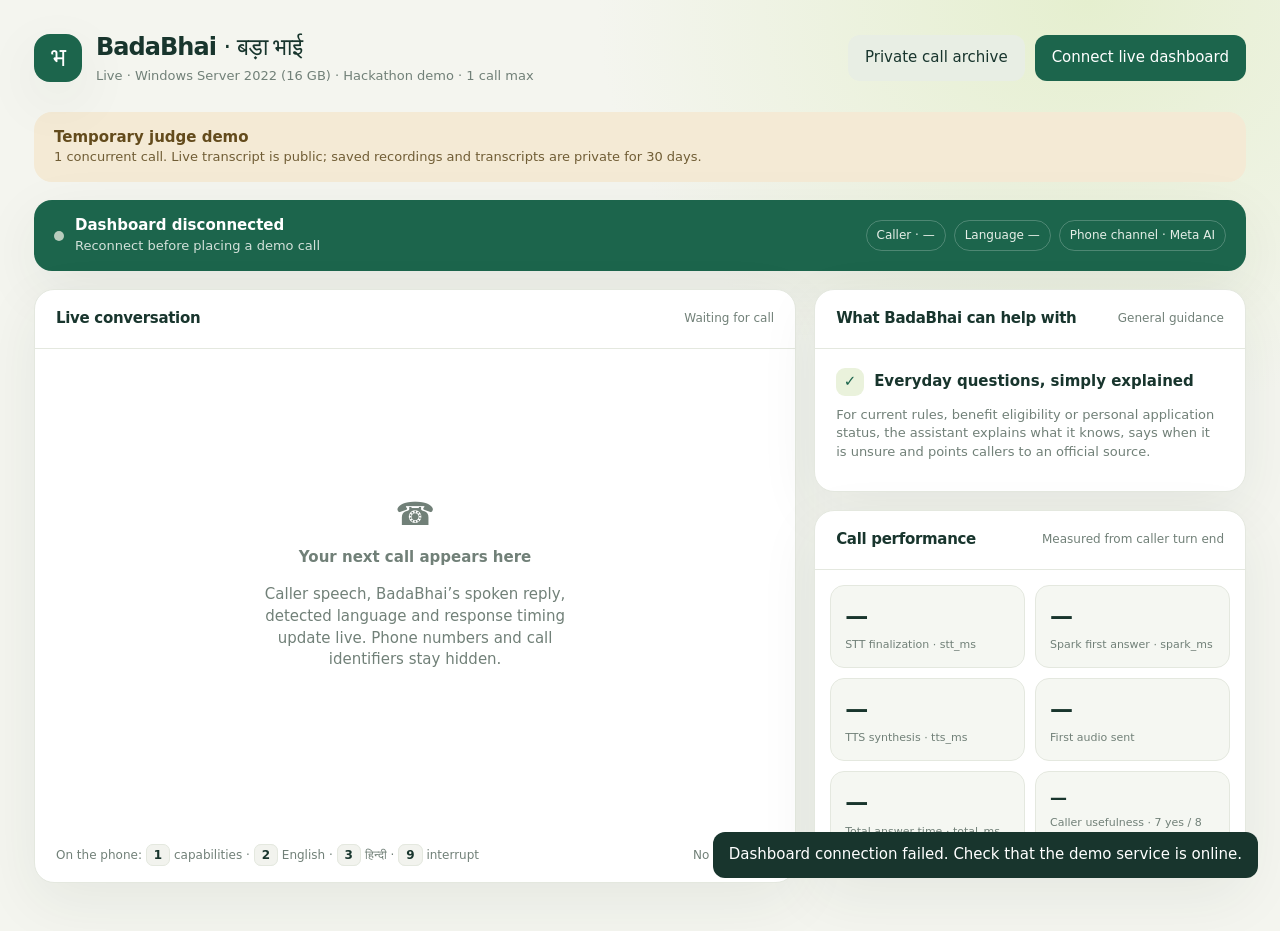
==== commit 4b708d82: "Prepare generic BadaBhai hackathon demo" ====
--- a/app/index.html
+++ b/app/index.html
@@ -9,19 +9,19 @@
 </style>
 </head>
 <body><main class="wrap">
-<header class="top"><div class="brand"><div class="mark">भ</div><div><h1>BadaBhai <span style="font-weight:450">· बड़ा भाई</span></h1><div class="sub">A voice-first help line for everyday phones</div></div></div><div class="top-actions"><a class="btn secondary" href="/operator/archive" style="text-decoration:none">Private call archive</a><button id="connect" class="btn">Connect live dashboard</button></div></header>
-<div class="statusbar" style="background:#f4ead5;color:#634b1c;box-shadow:none"><div><strong>Temporary judge demo</strong><div class="statushint" style="color:#705d35">One concurrent call. Live transcript is public; recordings and saved transcripts are private and kept for 30 days.</div></div></div><section class="statusbar"><div class="statusleft"><span id="dot" class="dot"></span><div><div id="call-status" class="statuslabel">Dashboard disconnected</div><div id="call-hint" class="statushint">Connect, then place a call to your Exotel number</div></div></div><div class="badges"><span id="lang-badge" class="badge">Language —</span><span class="badge">Phone channel · Meta AI</span></div></section>
-<div class="grid"><section class="panel"><div class="panelhead"><h2>Live conversation</h2><span class="tiny" id="transcript-state">Waiting for call</span></div><div id="transcript" class="transcript"><div class="empty"><div class="emptyicon">☎</div><strong>Your next call appears here</strong><p>Caller speech, BadaBhai’s spoken reply, detected language and response timing update live. Phone numbers and call identifiers stay hidden.</p></div></div><div class="controls"><div class="keys">On the phone: <strong>1</strong> capabilities · <strong>2</strong> English · <strong>9</strong> interrupt</div><span id="call-clock" class="tiny">No active call</span></div></section>
+<header class="top"><div class="brand"><div class="mark">भ</div><div><h1>BadaBhai <span style="font-weight:450">· बड़ा भाई</span></h1><div class="sub">Live · Windows Server 2022 (16 GB) · Hackathon demo · 1 call max</div></div></div><div class="top-actions"><a class="btn secondary" href="/operator/archive" style="text-decoration:none">Private call archive</a><button id="connect" class="btn">Connect live dashboard</button></div></header>
+<div class="statusbar" style="background:#f4ead5;color:#634b1c;box-shadow:none"><div><strong>Temporary judge demo</strong><div class="statushint" style="color:#705d35">1 concurrent call. Live transcript is public; saved recordings and transcripts are private for 30 days.</div></div></div><section class="statusbar"><div class="statusleft"><span id="dot" class="dot"></span><div><div id="call-status" class="statuslabel">Dashboard disconnected</div><div id="call-hint" class="statushint">Connect, then place a call to your Exotel number</div></div></div><div class="badges"><span id="country-badge" class="badge">Caller · —</span><span id="lang-badge" class="badge">Language —</span><span class="badge">Phone channel · Meta AI</span></div></section>
+<div class="grid"><section class="panel"><div class="panelhead"><h2>Live conversation</h2><span class="tiny" id="transcript-state">Waiting for call</span></div><div id="transcript" class="transcript"><div class="empty"><div class="emptyicon">☎</div><strong>Your next call appears here</strong><p>Caller speech, BadaBhai’s spoken reply, detected language and response timing update live. Phone numbers and call identifiers stay hidden.</p></div></div><div class="controls"><div class="keys">On the phone: <strong>1</strong> capabilities · <strong>2</strong> English · <strong>3</strong> हिन्दी · <strong>9</strong> interrupt</div><span id="call-clock" class="tiny">No active call</span></div></section>
 <aside class="side"><section class="panel"><div class="panelhead"><h2>What BadaBhai can help with</h2><span class="tiny">General guidance</span></div><div class="sourcebody"><div class="sourcestatus"><span class="check">✓</span><span>Everyday questions, simply explained</span></div><p>For current rules, benefit eligibility or personal application status, the assistant explains what it knows, says when it is unsure and points callers to an official source.</p></div></section>
-<section class="panel"><div class="panelhead"><h2>Call performance</h2><span class="tiny">Measured from caller turn end</span></div><div class="metrics"><div class="metric"><div id="m-asr" class="metricval">—</div><div class="metriclabel">STT finalization</div></div><div class="metric"><div id="m-text" class="metricval">—</div><div class="metriclabel">Spark first answer text</div></div><div class="metric"><div id="m-tts" class="metricval">—</div><div class="metriclabel">TTS synthesis</div></div><div class="metric"><div id="m-audio" class="metricval">—</div><div class="metriclabel">First audio sent</div></div><div class="metric"><div id="m-total" class="metricval">—</div><div class="metriclabel">Total answer time</div></div><div class="metric"><div id="caller-feedback" class="metricval" style="font-size:17px">—</div><div class="metriclabel">Caller usefulness · 7 yes / 8 no</div></div></div></section></aside></div>
+<section class="panel"><div class="panelhead"><h2>Call performance</h2><span class="tiny">Measured from caller turn end</span></div><div class="metrics"><div class="metric"><div id="m-asr" class="metricval">—</div><div class="metriclabel">STT finalization · stt_ms</div></div><div class="metric"><div id="m-text" class="metricval">—</div><div class="metriclabel">Spark first answer · spark_ms</div></div><div class="metric"><div id="m-tts" class="metricval">—</div><div class="metriclabel">TTS synthesis · tts_ms</div></div><div class="metric"><div id="m-audio" class="metricval">—</div><div class="metriclabel">First audio sent</div></div><div class="metric"><div id="m-total" class="metricval">—</div><div class="metriclabel">Total answer time · total_ms</div></div><div class="metric"><div id="caller-feedback" class="metricval" style="font-size:17px">—</div><div class="metriclabel">Caller usefulness · 7 yes / 8 no</div></div></div></section></aside></div>
 </main><div id="toast" class="toast" role="status"></div>
 <script>
 const $=id=>document.getElementById(id);let socket=null,reply='',audioUrl=null,activeCall=null,callStarted=0;
 function toast(message){$('toast').textContent=message;$('toast').classList.add('show');setTimeout(()=>$('toast').classList.remove('show'),2600)}
 function status(label,hint,live=false){$('call-status').textContent=label;$('call-hint').textContent=hint;$('dot').classList.toggle('live',live)}
 function bubble(kind,text,partial=false){const empty=$('transcript').querySelector('.empty');if(empty)empty.remove();let el=$('transcript').lastElementChild;const same=el?.dataset.kind===kind;if(same&&partial&&el.dataset.partial==='yes'){el.querySelector('.body').textContent=text;return}if(same&&!partial&&el.dataset.partial==='yes'){el.classList.remove('partial');el.dataset.partial='no';el.querySelector('.body').textContent=text;return}el=document.createElement('div');el.className=`bubble ${kind}${partial?' partial':''}`;el.dataset.kind=kind;el.dataset.partial=partial?'yes':'no';const who=document.createElement('div');who.className='speaker';who.textContent=kind==='caller'?'Caller · live transcript':'BadaBhai · spoken';const body=document.createElement('div');body.className='body';body.textContent=text;el.append(who,body);$('transcript').append(el);$('transcript').scrollTop=$('transcript').scrollHeight}
-function metric(stage,ms){const map={asr_finalize:'m-asr',first_text:'m-text',first_synthesis:'m-tts',first_audio:'m-audio',turn_complete:'m-total'};const node=$(map[stage]||'');if(node)node.textContent=`${ms} ms`}
-function event(data){switch(data.event){case'snapshot':if(data.status==='connected'){activeCall=data.call_id;$('lang-badge').textContent=data.language==='hi'?'Language · हिन्दी':'Language · English';status('Call in progress','Live events are arriving',true)}break;case'call_state':if(data.status==='connected'){activeCall=data.call_id;callStarted=Date.now();$('lang-badge').textContent=data.language==='hi'?'Language · हिन्दी':'Language · English';$('caller-feedback').textContent='—';$('transcript').innerHTML='';['m-asr','m-text','m-tts','m-audio','m-total'].forEach(id=>$(id).textContent='—');$('transcript-state').textContent='Listening';status('Call in progress','A caller is connected through Exotel',true);$('call-clock').textContent='00:00'}else if(data.status==='ended'){activeCall=null;status('Waiting for call','Dashboard connected · place another call');$('transcript-state').textContent='Call ended';$('call-clock').textContent='Call complete'}break;case'transcript_partial':bubble('caller',data.text,true);$('transcript-state').textContent='Caller speaking';break;case'transcript_final':bubble('caller',data.text,false);$('transcript-state').textContent='Caller turn complete';break;case'assistant_state':$('transcript-state').textContent=data.status==='thinking'?'Preparing answer':'Answer complete';break;case'assistant_sentence':bubble('ai',data.text,false);break;case'language':$('lang-badge').textContent=data.language==='hi'?'Language · हिन्दी':'Language · English';break;case'performance':metric(data.stage,data.ms);break;case'usefulness':$('caller-feedback').textContent=data.value==='helpful'?'Helpful':'Needs improvement';break}}
+function metric(stage,ms){const map={asr_finalize:'m-asr',first_text:'m-text',first_synthesis:'m-tts',first_audio:'m-audio',turn_complete:'m-total',stt_ms:'m-asr',spark_ms:'m-text',tts_ms:'m-tts',total_ms:'m-total'};const node=$(map[stage]||'');if(node)node.textContent=`${ms} ms`}
+function event(data){switch(data.event){case'snapshot':if(data.status==='connected'){activeCall=data.call_id;$('lang-badge').textContent=data.language==='hi'?'Language · हिन्दी':'Language · English';$('country-badge').textContent='Caller · '+(data.country_code||'International');status('Call in progress','Live events are arriving',true)}break;case'call_state':if(data.status==='connected'){activeCall=data.call_id;callStarted=Date.now();$('lang-badge').textContent=data.language==='hi'?'Language · हिन्दी':'Language · English';$('country-badge').textContent='Caller · '+(data.country_code||'International');$('caller-feedback').textContent='—';$('transcript').innerHTML='';['m-asr','m-text','m-tts','m-audio','m-total'].forEach(id=>$(id).textContent='—');$('transcript-state').textContent='Listening';status('Call in progress','A caller is connected through Exotel',true);$('call-clock').textContent='00:00'}else if(data.status==='ended'){activeCall=null;status('Waiting for call','Dashboard connected · place another call');$('transcript-state').textContent='Call ended';$('call-clock').textContent='Call complete'}break;case'transcript_partial':bubble('caller',data.text,true);$('transcript-state').textContent='Caller speaking';break;case'transcript_final':bubble('caller',data.text,false);$('transcript-state').textContent='Caller turn complete';break;case'assistant_state':$('transcript-state').textContent=data.status==='thinking'?'Preparing answer':'Answer complete';break;case'assistant_sentence':bubble('ai',data.text,false);break;case'language':$('lang-badge').textContent=data.language==='hi'?'Language · हिन्दी':'Language · English';break;case'performance':metric(data.stage,data.ms);break;case'usefulness':$('caller-feedback').textContent=data.value==='helpful'?'Helpful':'Needs improvement';break;case'interrupt':$('transcript-state').textContent='Caller interrupted the assistant';toast('Caller interrupted with keypad 9')} }
 function connect(){if(socket)socket.close();const scheme=location.protocol==='https:'?'wss:':'ws:';socket=new WebSocket(`${scheme}//${location.host}/api/live`);socket.onmessage=e=>{try{event(JSON.parse(e.data))}catch{}};socket.onclose=()=>{status('Dashboard disconnected','Reconnect before placing a demo call');socket=null};socket.onerror=()=>toast('Dashboard connection failed. Check that the demo service is online.');$('connect').textContent='Connecting…';socket.addEventListener('open',()=>{$('connect').textContent='Disconnect';status('Dashboard connected','Place a call to your Exotel number')},{once:true});socket.addEventListener('close',()=>{$('connect').textContent='Connect live dashboard'},{once:true});}
 $('connect').onclick=()=>{if(socket){socket.close();return}connect()};connect();setInterval(()=>{if(socket?.readyState===WebSocket.OPEN){socket.send('ping');if(activeCall&&callStarted)$('call-clock').textContent=`${String(Math.floor((Date.now()-callStarted)/60000)).padStart(2,'0')}:${String(Math.floor((Date.now()-callStarted)/1000)%60).padStart(2,'0')}`}},20000);
 </script></body></html>
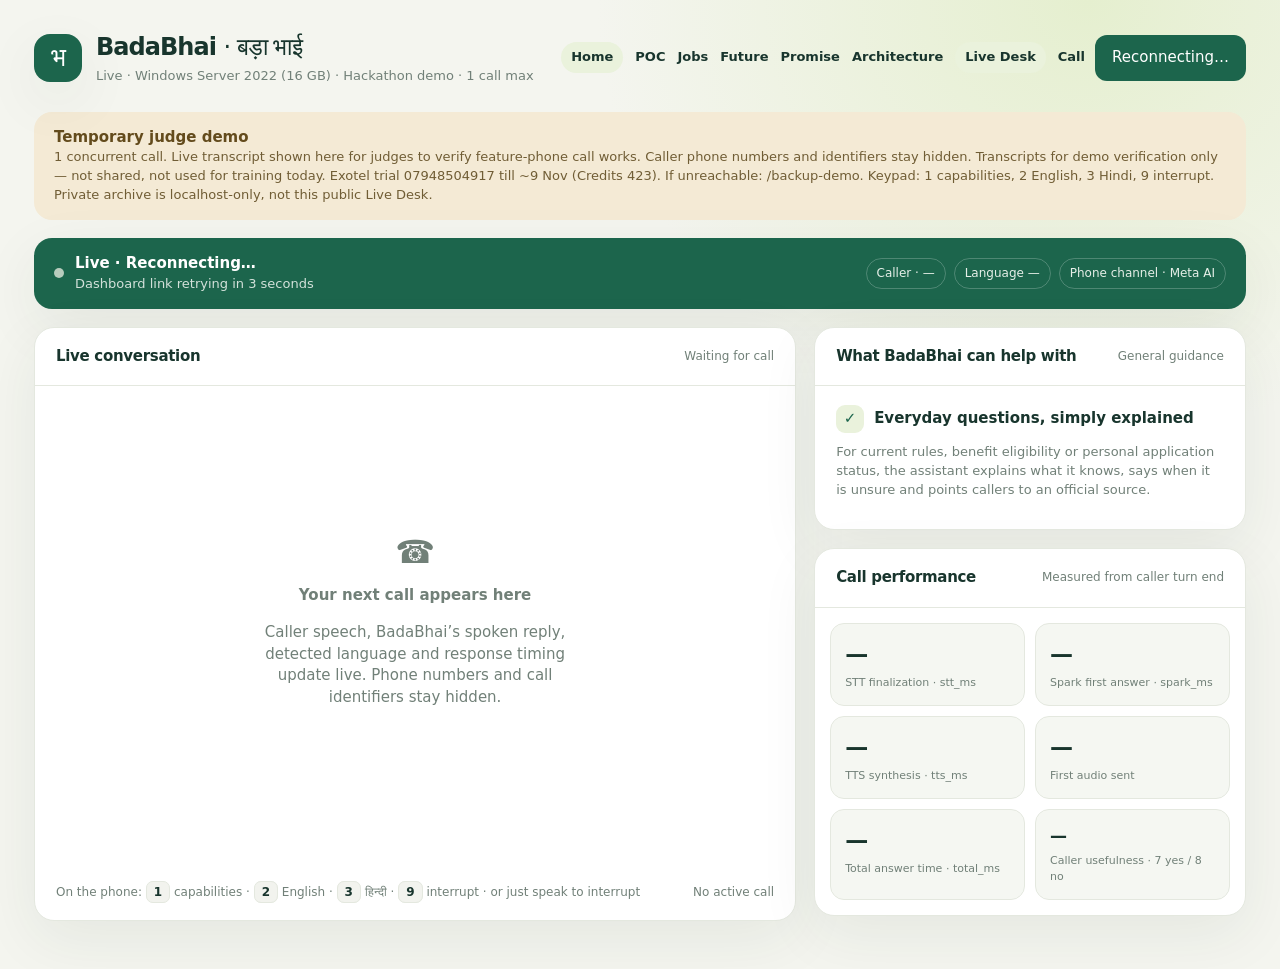
==== commit 8624ff90: "Ship judge site polish, neural TTS, and resilient live dashboard. Update privacy copy and greeting f" ====
--- a/app/index.html
+++ b/app/index.html
@@ -5,13 +5,13 @@
 <title>BadaBhai · Live access desk</title>
 <style>
 :root{color-scheme:light;--ink:#18352d;--muted:#718078;--paper:#f4f5ef;--panel:#fff;--line:#e4e8df;--green:#1c654c;--lime:#d8ed8b;--orange:#f1a455;--blue:#5779c6;--shadow:0 18px 60px #20372c12}
-*{box-sizing:border-box}body{margin:0;background:radial-gradient(ellipse at 85% 0,#e5efcf 0,transparent 32%),var(--paper);color:var(--ink);font:15px/1.45 Inter,ui-sans-serif,system-ui,"Segoe UI",sans-serif;min-height:100vh}.wrap{max-width:1440px;margin:auto;padding:30px 34px 48px}.top{display:flex;align-items:center;justify-content:space-between;gap:20px;margin-bottom:26px}.brand{display:flex;align-items:center;gap:14px}.mark{width:48px;height:48px;border-radius:16px;background:var(--green);color:white;display:grid;place-items:center;font-size:26px;box-shadow:var(--shadow)}h1{font-size:24px;letter-spacing:-.04em;margin:0}.sub{color:var(--muted);font-size:13px;margin-top:2px}.top-actions{display:flex;gap:10px;align-items:center}.btn{border:0;border-radius:12px;background:var(--green);color:#fff;font-weight:650;padding:12px 17px;font:inherit;cursor:pointer}.btn:hover{background:#124b38}.btn.secondary{background:#e8eee4;color:var(--ink)}.btn:disabled{opacity:.45;cursor:default}.statusbar{background:var(--green);border-radius:18px;color:#fff;padding:15px 20px;display:flex;justify-content:space-between;align-items:center;margin-bottom:18px;box-shadow:var(--shadow)}.statusleft{display:flex;align-items:center;gap:11px}.dot{width:10px;height:10px;border-radius:50%;background:#b8ccbd}.dot.live{background:#d8ed8b;box-shadow:0 0 0 5px #d8ed8b28}.statuslabel{font-weight:700}.statushint{font-size:13px;color:#d3e1da}.badges{display:flex;gap:8px}.badge{border:1px solid #ffffff38;border-radius:999px;padding:6px 10px;font-size:12px;color:#e6efe8}.grid{display:grid;grid-template-columns:minmax(0,1.5fr) minmax(300px,.85fr);gap:18px}.panel{background:var(--panel);border:1px solid var(--line);border-radius:20px;box-shadow:var(--shadow);overflow:hidden}.panelhead{padding:18px 21px;border-bottom:1px solid var(--line);display:flex;align-items:center;justify-content:space-between}.panelhead h2{font-size:15px;margin:0;letter-spacing:-.02em}.tiny{font-size:12px;color:var(--muted)}.transcript{height:480px;overflow:auto;padding:19px 21px;display:flex;flex-direction:column;gap:13px}.bubble{max-width:88%;padding:13px 15px;border-radius:16px;white-space:pre-wrap;word-break:break-word}.bubble.caller{background:#f0f3ee;border-bottom-left-radius:5px;align-self:flex-start}.bubble.ai{background:#eaf2dc;border-bottom-right-radius:5px;align-self:flex-end}.speaker{font-size:10px;text-transform:uppercase;letter-spacing:.09em;color:var(--muted);margin-bottom:5px;font-weight:750}.partial{opacity:.65;border:1px dashed #aab7a9}.empty{margin:auto;text-align:center;color:var(--muted);max-width:330px}.emptyicon{font-size:32px;margin-bottom:10px}.side{display:flex;flex-direction:column;gap:18px}.sourcebody{padding:19px 21px}.sourcestatus{display:flex;align-items:center;gap:10px;font-weight:700}.check{width:28px;height:28px;background:#eaf2dc;color:var(--green);display:grid;place-items:center;border-radius:9px}.sourcebody p{margin:10px 0;color:var(--muted);font-size:13px}.sourcebody a{color:var(--green);font-size:13px;font-weight:700;text-decoration:none}.metrics{display:grid;grid-template-columns:1fr 1fr;gap:10px;padding:15px}.metric{padding:14px;background:#f5f7f2;border:1px solid var(--line);border-radius:14px}.metricval{font-size:23px;font-weight:760;letter-spacing:-.04em;font-variant-numeric:tabular-nums}.metriclabel{font-size:11px;color:var(--muted);margin-top:4px}.controls{padding:18px 21px;display:flex;justify-content:space-between;align-items:center;gap:10px}.keys{font-size:12px;color:var(--muted)}.keys strong{color:var(--ink);background:#f2f3ee;border:1px solid var(--line);padding:3px 7px;border-radius:7px}.toast{position:fixed;bottom:22px;right:22px;background:#18352d;color:white;padding:12px 16px;border-radius:12px;opacity:0;transform:translateY(8px);transition:.2s;pointer-events:none}.toast.show{opacity:1;transform:translateY(0)}@media(max-width:900px){.wrap{padding:20px 15px}.grid{grid-template-columns:1fr}.transcript{height:390px}.top{align-items:flex-start;flex-direction:column}.top-actions{width:100%}.statusbar{align-items:flex-start;flex-direction:column;gap:12px}}
+*{box-sizing:border-box}body{margin:0;background:radial-gradient(ellipse at 85% 0,#e5efcf 0,transparent 32%),var(--paper);color:var(--ink);font:15px/1.45 Inter,ui-sans-serif,system-ui,"Segoe UI",sans-serif;min-height:100vh}.wrap{max-width:1440px;margin:auto;padding:30px 34px 48px}.top{display:flex;align-items:center;justify-content:space-between;gap:20px;margin-bottom:26px}.brand{display:flex;align-items:center;gap:14px}.mark{width:48px;height:48px;border-radius:16px;background:var(--green);color:white;display:grid;place-items:center;font-size:26px;box-shadow:var(--shadow)}h1{font-size:24px;letter-spacing:-.04em;margin:0}.sub{color:var(--muted);font-size:13px;margin-top:2px}.top-actions{display:flex;gap:10px;align-items:center;flex-wrap:wrap}.navmini{display:flex;gap:12px;flex-wrap:wrap;align-items:center;font-size:13px;font-weight:650}.navmini a{color:var(--ink);text-decoration:none}.navmini a:hover{text-decoration:underline}.btn{border:0;border-radius:12px;background:var(--green);color:#fff;font-weight:650;padding:12px 17px;font:inherit;cursor:pointer;text-decoration:none;display:inline-flex;align-items:center}.btn:hover{background:#124b38}.btn.secondary{background:#e8eee4;color:var(--ink)}.btn:disabled{opacity:.45;cursor:default}.statusbar{background:var(--green);border-radius:18px;color:#fff;padding:15px 20px;display:flex;justify-content:space-between;align-items:center;margin-bottom:18px;box-shadow:var(--shadow)}.statusleft{display:flex;align-items:center;gap:11px}.dot{width:10px;height:10px;border-radius:50%;background:#b8ccbd}.dot.live{background:#d8ed8b;box-shadow:0 0 0 5px #d8ed8b28}.statuslabel{font-weight:700}.statushint{font-size:13px;color:#d3e1da}.badges{display:flex;gap:8px}.badge{border:1px solid #ffffff38;border-radius:999px;padding:6px 10px;font-size:12px;color:#e6efe8}.grid{display:grid;grid-template-columns:minmax(0,1.5fr) minmax(300px,.85fr);gap:18px}.panel{background:var(--panel);border:1px solid var(--line);border-radius:20px;box-shadow:var(--shadow);overflow:hidden}.panelhead{padding:18px 21px;border-bottom:1px solid var(--line);display:flex;align-items:center;justify-content:space-between}.panelhead h2{font-size:15px;margin:0;letter-spacing:-.02em}.tiny{font-size:12px;color:var(--muted)}.transcript{height:480px;overflow:auto;padding:19px 21px;display:flex;flex-direction:column;gap:13px}.bubble{max-width:88%;padding:13px 15px;border-radius:16px;white-space:pre-wrap;word-break:break-word}.bubble.caller{background:#f0f3ee;border-bottom-left-radius:5px;align-self:flex-start}.bubble.ai{background:#eaf2dc;border-bottom-right-radius:5px;align-self:flex-end}.speaker{font-size:10px;text-transform:uppercase;letter-spacing:.09em;color:var(--muted);margin-bottom:5px;font-weight:750}.partial{opacity:.65;border:1px dashed #aab7a9}.empty{margin:auto;text-align:center;color:var(--muted);max-width:330px}.emptyicon{font-size:32px;margin-bottom:10px}.side{display:flex;flex-direction:column;gap:18px}.sourcebody{padding:19px 21px}.sourcestatus{display:flex;align-items:center;gap:10px;font-weight:700}.check{width:28px;height:28px;background:#eaf2dc;color:var(--green);display:grid;place-items:center;border-radius:9px}.sourcebody p{margin:10px 0;color:var(--muted);font-size:13px}.sourcebody a{color:var(--green);font-size:13px;font-weight:700;text-decoration:none}.metrics{display:grid;grid-template-columns:1fr 1fr;gap:10px;padding:15px}.metric{padding:14px;background:#f5f7f2;border:1px solid var(--line);border-radius:14px}.metricval{font-size:23px;font-weight:760;letter-spacing:-.04em;font-variant-numeric:tabular-nums}.metriclabel{font-size:11px;color:var(--muted);margin-top:4px}.controls{padding:18px 21px;display:flex;justify-content:space-between;align-items:center;gap:10px}.keys{font-size:12px;color:var(--muted)}.keys strong{color:var(--ink);background:#f2f3ee;border:1px solid var(--line);padding:3px 7px;border-radius:7px}.toast{position:fixed;bottom:22px;right:22px;background:#18352d;color:white;padding:12px 16px;border-radius:12px;opacity:0;transform:translateY(8px);transition:.2s;pointer-events:none}.toast.show{opacity:1;transform:translateY(0)}@media(max-width:900px){.wrap{padding:20px 15px}.grid{grid-template-columns:1fr}.transcript{height:390px}.top{align-items:flex-start;flex-direction:column}.top-actions{width:100%}.statusbar{align-items:flex-start;flex-direction:column;gap:12px}}
 </style>
 </head>
 <body><main class="wrap">
-<header class="top"><div class="brand"><div class="mark">भ</div><div><h1>BadaBhai <span style="font-weight:450">· बड़ा भाई</span></h1><div class="sub">Live · Windows Server 2022 (16 GB) · Hackathon demo · 1 call max</div></div></div><div class="top-actions"><a class="btn secondary" href="/operator/archive" style="text-decoration:none">Private call archive</a><button id="connect" class="btn">Connect live dashboard</button></div></header>
-<div class="statusbar" style="background:#f4ead5;color:#634b1c;box-shadow:none"><div><strong>Temporary judge demo</strong><div class="statushint" style="color:#705d35">1 concurrent call. Live transcript is public; saved recordings and transcripts are private for 30 days.</div></div></div><section class="statusbar"><div class="statusleft"><span id="dot" class="dot"></span><div><div id="call-status" class="statuslabel">Dashboard disconnected</div><div id="call-hint" class="statushint">Connect, then place a call to your Exotel number</div></div></div><div class="badges"><span id="country-badge" class="badge">Caller · —</span><span id="lang-badge" class="badge">Language —</span><span class="badge">Phone channel · Meta AI</span></div></section>
-<div class="grid"><section class="panel"><div class="panelhead"><h2>Live conversation</h2><span class="tiny" id="transcript-state">Waiting for call</span></div><div id="transcript" class="transcript"><div class="empty"><div class="emptyicon">☎</div><strong>Your next call appears here</strong><p>Caller speech, BadaBhai’s spoken reply, detected language and response timing update live. Phone numbers and call identifiers stay hidden.</p></div></div><div class="controls"><div class="keys">On the phone: <strong>1</strong> capabilities · <strong>2</strong> English · <strong>3</strong> हिन्दी · <strong>9</strong> interrupt</div><span id="call-clock" class="tiny">No active call</span></div></section>
+<header class="top"><div class="brand"><a href="/" style="display:flex;align-items:center;gap:14px;text-decoration:none;color:inherit"><div class="mark">भ</div><div><h1>BadaBhai <span style="font-weight:450">· बड़ा भाई</span></h1><div class="sub">Live · Windows Server 2022 (16 GB) · Hackathon demo · 1 call max</div></div></a></div><div class="top-actions"><nav class="navmini" aria-label="Site"><a href="/" style="background:#eaf2dc;padding:6px 10px;border-radius:999px">Home</a><a href="/how-it-works">POC</a><a href="/gig-work">Jobs</a><a href="/future">Future</a><a href="/commitment">Promise</a><a href="/architecture">Architecture</a><a href="/dashboard" style="background:#eaf2dc;padding:6px 10px;border-radius:999px;font-weight:780">Live Desk</a><a href="/#call">Call</a></nav><button id="connect" class="btn">Connect live dashboard</button></div></header>
+<div class="statusbar" style="background:#f4ead5;color:#634b1c;box-shadow:none"><div><strong>Temporary judge demo</strong><div class="statushint" style="color:#705d35">1 concurrent call. Live transcript shown here for judges to verify feature-phone call works. Caller phone numbers and identifiers stay hidden. Transcripts for demo verification only — not shared, not used for training today. Exotel trial 07948504917 till ~9 Nov (Credits 423). If unreachable: /backup-demo. Keypad: 1 capabilities, 2 English, 3 Hindi, 9 interrupt. Private archive is localhost-only, not this public Live Desk.</div></div></div><section class="statusbar"><div class="statusleft"><span id="dot" class="dot"></span><div><div id="call-status" class="statuslabel">Live · Waiting for call</div><div id="call-hint" class="statushint">Dashboard auto-connects · place a call to watch the live transcript</div></div></div><div class="badges"><span id="country-badge" class="badge">Caller · —</span><span id="lang-badge" class="badge">Language —</span><span class="badge">Phone channel · Meta AI</span></div></section>
+<div class="grid"><section class="panel"><div class="panelhead"><h2>Live conversation</h2><span class="tiny" id="transcript-state">Waiting for call</span></div><div id="transcript" class="transcript"><div class="empty"><div class="emptyicon">☎</div><strong>Your next call appears here</strong><p>Caller speech, BadaBhai’s spoken reply, detected language and response timing update live. Phone numbers and call identifiers stay hidden.</p></div></div><div class="controls"><div class="keys">On the phone: <strong>1</strong> capabilities · <strong>2</strong> English · <strong>3</strong> हिन्दी · <strong>9</strong> interrupt · or just speak to interrupt</div><span id="call-clock" class="tiny">No active call</span></div></section>
 <aside class="side"><section class="panel"><div class="panelhead"><h2>What BadaBhai can help with</h2><span class="tiny">General guidance</span></div><div class="sourcebody"><div class="sourcestatus"><span class="check">✓</span><span>Everyday questions, simply explained</span></div><p>For current rules, benefit eligibility or personal application status, the assistant explains what it knows, says when it is unsure and points callers to an official source.</p></div></section>
 <section class="panel"><div class="panelhead"><h2>Call performance</h2><span class="tiny">Measured from caller turn end</span></div><div class="metrics"><div class="metric"><div id="m-asr" class="metricval">—</div><div class="metriclabel">STT finalization · stt_ms</div></div><div class="metric"><div id="m-text" class="metricval">—</div><div class="metriclabel">Spark first answer · spark_ms</div></div><div class="metric"><div id="m-tts" class="metricval">—</div><div class="metriclabel">TTS synthesis · tts_ms</div></div><div class="metric"><div id="m-audio" class="metricval">—</div><div class="metriclabel">First audio sent</div></div><div class="metric"><div id="m-total" class="metricval">—</div><div class="metriclabel">Total answer time · total_ms</div></div><div class="metric"><div id="caller-feedback" class="metricval" style="font-size:17px">—</div><div class="metriclabel">Caller usefulness · 7 yes / 8 no</div></div></div></section></aside></div>
 </main><div id="toast" class="toast" role="status"></div>
@@ -21,7 +21,17 @@
 function status(label,hint,live=false){$('call-status').textContent=label;$('call-hint').textContent=hint;$('dot').classList.toggle('live',live)}
 function bubble(kind,text,partial=false){const empty=$('transcript').querySelector('.empty');if(empty)empty.remove();let el=$('transcript').lastElementChild;const same=el?.dataset.kind===kind;if(same&&partial&&el.dataset.partial==='yes'){el.querySelector('.body').textContent=text;return}if(same&&!partial&&el.dataset.partial==='yes'){el.classList.remove('partial');el.dataset.partial='no';el.querySelector('.body').textContent=text;return}el=document.createElement('div');el.className=`bubble ${kind}${partial?' partial':''}`;el.dataset.kind=kind;el.dataset.partial=partial?'yes':'no';const who=document.createElement('div');who.className='speaker';who.textContent=kind==='caller'?'Caller · live transcript':'BadaBhai · spoken';const body=document.createElement('div');body.className='body';body.textContent=text;el.append(who,body);$('transcript').append(el);$('transcript').scrollTop=$('transcript').scrollHeight}
 function metric(stage,ms){const map={asr_finalize:'m-asr',first_text:'m-text',first_synthesis:'m-tts',first_audio:'m-audio',turn_complete:'m-total',stt_ms:'m-asr',spark_ms:'m-text',tts_ms:'m-tts',total_ms:'m-total'};const node=$(map[stage]||'');if(node)node.textContent=`${ms} ms`}
-function event(data){switch(data.event){case'snapshot':if(data.status==='connected'){activeCall=data.call_id;$('lang-badge').textContent=data.language==='hi'?'Language · हिन्दी':'Language · English';$('country-badge').textContent='Caller · '+(data.country_code||'International');status('Call in progress','Live events are arriving',true)}break;case'call_state':if(data.status==='connected'){activeCall=data.call_id;callStarted=Date.now();$('lang-badge').textContent=data.language==='hi'?'Language · हिन्दी':'Language · English';$('country-badge').textContent='Caller · '+(data.country_code||'International');$('caller-feedback').textContent='—';$('transcript').innerHTML='';['m-asr','m-text','m-tts','m-audio','m-total'].forEach(id=>$(id).textContent='—');$('transcript-state').textContent='Listening';status('Call in progress','A caller is connected through Exotel',true);$('call-clock').textContent='00:00'}else if(data.status==='ended'){activeCall=null;status('Waiting for call','Dashboard connected · place another call');$('transcript-state').textContent='Call ended';$('call-clock').textContent='Call complete'}break;case'transcript_partial':bubble('caller',data.text,true);$('transcript-state').textContent='Caller speaking';break;case'transcript_final':bubble('caller',data.text,false);$('transcript-state').textContent='Caller turn complete';break;case'assistant_state':$('transcript-state').textContent=data.status==='thinking'?'Preparing answer':'Answer complete';break;case'assistant_sentence':bubble('ai',data.text,false);break;case'language':$('lang-badge').textContent=data.language==='hi'?'Language · हिन्दी':'Language · English';break;case'performance':metric(data.stage,data.ms);break;case'usefulness':$('caller-feedback').textContent=data.value==='helpful'?'Helpful':'Needs improvement';break;case'interrupt':$('transcript-state').textContent='Caller interrupted the assistant';toast('Caller interrupted with keypad 9')} }
-function connect(){if(socket)socket.close();const scheme=location.protocol==='https:'?'wss:':'ws:';socket=new WebSocket(`${scheme}//${location.host}/api/live`);socket.onmessage=e=>{try{event(JSON.parse(e.data))}catch{}};socket.onclose=()=>{status('Dashboard disconnected','Reconnect before placing a demo call');socket=null};socket.onerror=()=>toast('Dashboard connection failed. Check that the demo service is online.');$('connect').textContent='Connecting…';socket.addEventListener('open',()=>{$('connect').textContent='Disconnect';status('Dashboard connected','Place a call to your Exotel number')},{once:true});socket.addEventListener('close',()=>{$('connect').textContent='Connect live dashboard'},{once:true});}
-$('connect').onclick=()=>{if(socket){socket.close();return}connect()};connect();setInterval(()=>{if(socket?.readyState===WebSocket.OPEN){socket.send('ping');if(activeCall&&callStarted)$('call-clock').textContent=`${String(Math.floor((Date.now()-callStarted)/60000)).padStart(2,'0')}:${String(Math.floor((Date.now()-callStarted)/1000)%60).padStart(2,'0')}`}},20000);
+function event(data){switch(data.event){case'snapshot':if(data.status==='connected'){activeCall=data.call_id;$('lang-badge').textContent=data.language==='hi'?'Language · हिन्दी':'Language · English';$('country-badge').textContent='Caller · '+(data.country_code||'International');status('Call in progress','Live events are arriving',true)}break;case'call_state':if(data.status==='connected'){activeCall=data.call_id;callStarted=Date.now();$('lang-badge').textContent=data.language==='hi'?'Language · हिन्दी':'Language · English';$('country-badge').textContent='Caller · '+(data.country_code||'International');$('caller-feedback').textContent='—';$('transcript').innerHTML='';['m-asr','m-text','m-tts','m-audio','m-total'].forEach(id=>$(id).textContent='—');$('transcript-state').textContent='Listening';status('Call in progress','A caller is connected through Exotel',true);$('call-clock').textContent='00:00'}else if(data.status==='ended'){activeCall=null;status('Live · Waiting for call','Dashboard connected · place another call');$('transcript-state').textContent='Call ended';$('call-clock').textContent='Call complete'}break;case'transcript_partial':bubble('caller',data.text,true);$('transcript-state').textContent='Caller speaking';break;case'transcript_final':bubble('caller',data.text,false);$('transcript-state').textContent='Caller turn complete';break;case'assistant_state':$('transcript-state').textContent=data.status==='thinking'?'Preparing answer':'Answer complete';break;case'assistant_sentence':bubble('ai',data.text,false);break;case'language':$('lang-badge').textContent=data.language==='hi'?'Language · हिन्दी':'Language · English';break;case'performance':metric(data.stage,data.ms);break;case'usefulness':$('caller-feedback').textContent=data.value==='helpful'?'Helpful':'Needs improvement';break;case'interrupt':$('transcript-state').textContent='Caller interrupted the assistant';toast('Caller interrupted with keypad 9')} }
+let manualClose=false,reconnectTimer=null;
+function scheduleReconnect(){if(manualClose||reconnectTimer)return;reconnectTimer=setTimeout(()=>{reconnectTimer=null;connect()},3000)}
+function connect(){if(socket&&(socket.readyState===WebSocket.OPEN||socket.readyState===WebSocket.CONNECTING))return;manualClose=false;const scheme=location.protocol==='https:'?'wss:':'ws:';try{socket=new WebSocket(`${scheme}//${location.host}/api/live`)}catch(e){status('Live · Reconnecting…','Dashboard link retrying in 3 seconds');scheduleReconnect();return}
+$('connect').textContent='Connecting…';status('Live · Connecting…','Opening live dashboard channel',false);
+socket.onmessage=e=>{try{event(JSON.parse(e.data))}catch{}};
+socket.onopen=()=>{$('connect').textContent='Connected';status(activeCall?'Call in progress':'Live · Waiting for call',activeCall?'Live events are arriving':'Dashboard connected · place a call to your Exotel number',!!activeCall)};
+socket.onerror=()=>{status('Live · Reconnecting…','Dashboard link retrying in 3 seconds')};
+socket.onclose=()=>{socket=null;$('connect').textContent=manualClose?'Connect live dashboard':'Reconnecting…';if(manualClose){status('Dashboard paused','Click Connect to resume live events');return}status('Live · Reconnecting…','Dashboard link retrying in 3 seconds');scheduleReconnect()};
+}
+$('connect').onclick=()=>{if(socket&&socket.readyState===WebSocket.OPEN){manualClose=true;socket.close();return}manualClose=false;connect()};
+connect();
+setInterval(()=>{if(socket?.readyState===WebSocket.OPEN){try{socket.send('ping')}catch{}if(activeCall&&callStarted)$('call-clock').textContent=`${String(Math.floor((Date.now()-callStarted)/60000)).padStart(2,'0')}:${String(Math.floor((Date.now()-callStarted)/1000)%60).padStart(2,'0')}`}else if(!manualClose&&(!socket||socket.readyState===WebSocket.CLOSED)){scheduleReconnect()}},3000);
 </script></body></html>
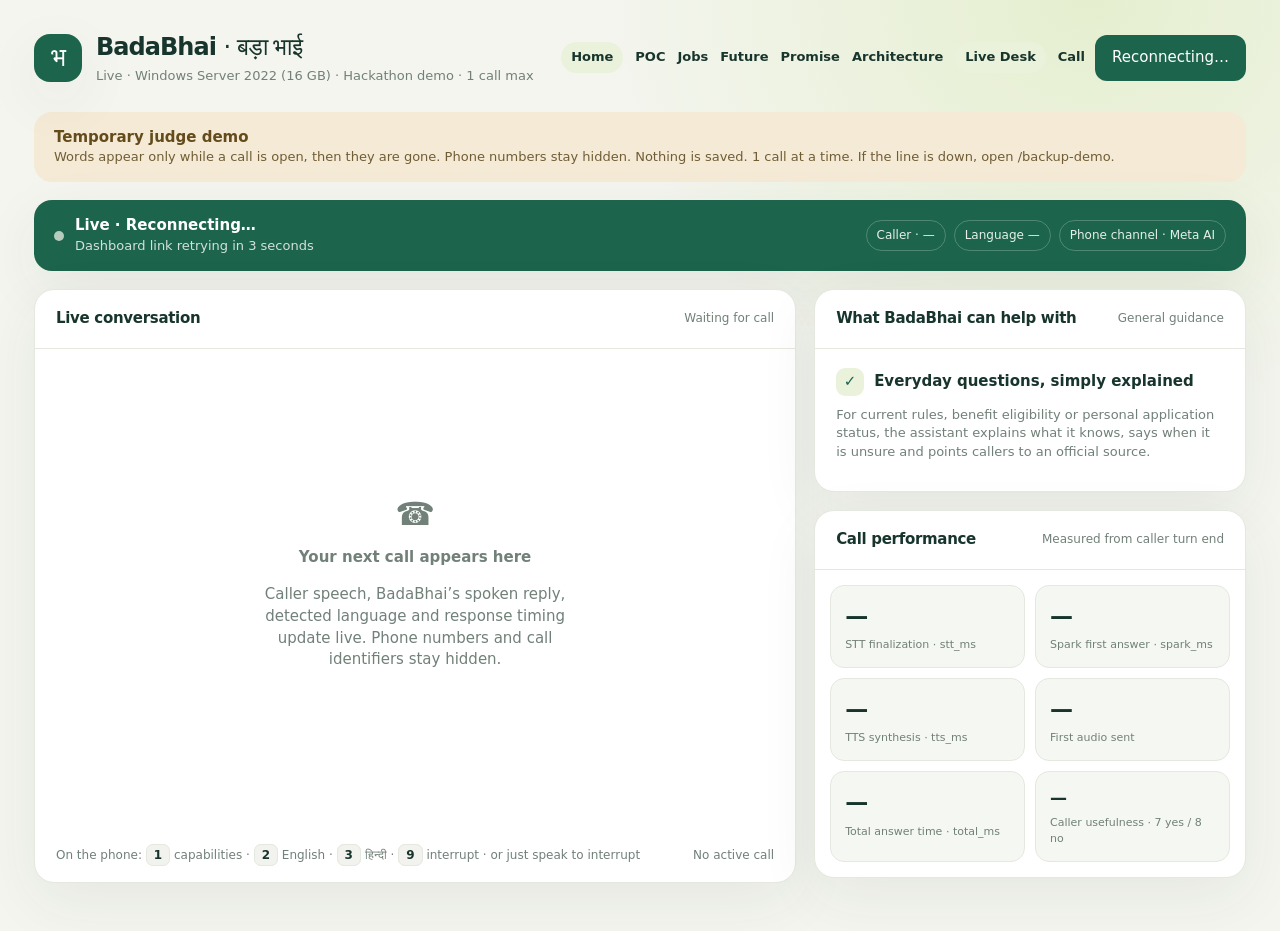
==== commit be3095f0: "Make the live call short, unsaved, and easier for judges to trust. Jobs and later ideas now sit toge" ====
--- a/app/index.html
+++ b/app/index.html
@@ -10,7 +10,7 @@
 </head>
 <body><main class="wrap">
 <header class="top"><div class="brand"><a href="/" style="display:flex;align-items:center;gap:14px;text-decoration:none;color:inherit"><div class="mark">भ</div><div><h1>BadaBhai <span style="font-weight:450">· बड़ा भाई</span></h1><div class="sub">Live · Windows Server 2022 (16 GB) · Hackathon demo · 1 call max</div></div></a></div><div class="top-actions"><nav class="navmini" aria-label="Site"><a href="/" style="background:#eaf2dc;padding:6px 10px;border-radius:999px">Home</a><a href="/how-it-works">POC</a><a href="/gig-work">Jobs</a><a href="/future">Future</a><a href="/commitment">Promise</a><a href="/architecture">Architecture</a><a href="/dashboard" style="background:#eaf2dc;padding:6px 10px;border-radius:999px;font-weight:780">Live Desk</a><a href="/#call">Call</a></nav><button id="connect" class="btn">Connect live dashboard</button></div></header>
-<div class="statusbar" style="background:#f4ead5;color:#634b1c;box-shadow:none"><div><strong>Temporary judge demo</strong><div class="statushint" style="color:#705d35">1 concurrent call. Live transcript shown here for judges to verify feature-phone call works. Caller phone numbers and identifiers stay hidden. Transcripts for demo verification only — not shared, not used for training today. Exotel trial 07948504917 till ~9 Nov (Credits 423). If unreachable: /backup-demo. Keypad: 1 capabilities, 2 English, 3 Hindi, 9 interrupt. Private archive is localhost-only, not this public Live Desk.</div></div></div><section class="statusbar"><div class="statusleft"><span id="dot" class="dot"></span><div><div id="call-status" class="statuslabel">Live · Waiting for call</div><div id="call-hint" class="statushint">Dashboard auto-connects · place a call to watch the live transcript</div></div></div><div class="badges"><span id="country-badge" class="badge">Caller · —</span><span id="lang-badge" class="badge">Language —</span><span class="badge">Phone channel · Meta AI</span></div></section>
+<div class="statusbar" style="background:#f4ead5;color:#634b1c;box-shadow:none"><div><strong>Temporary judge demo</strong><div class="statushint" style="color:#705d35">Words appear only while a call is open, then they are gone. Phone numbers stay hidden. Nothing is saved. 1 call at a time. If the line is down, open /backup-demo.</div></div></div><section class="statusbar"><div class="statusleft"><span id="dot" class="dot"></span><div><div id="call-status" class="statuslabel">Live · Waiting for call</div><div id="call-hint" class="statushint">Dashboard auto-connects · place a call to watch the live transcript</div></div></div><div class="badges"><span id="country-badge" class="badge">Caller · —</span><span id="lang-badge" class="badge">Language —</span><span class="badge">Phone channel · Meta AI</span></div></section>
 <div class="grid"><section class="panel"><div class="panelhead"><h2>Live conversation</h2><span class="tiny" id="transcript-state">Waiting for call</span></div><div id="transcript" class="transcript"><div class="empty"><div class="emptyicon">☎</div><strong>Your next call appears here</strong><p>Caller speech, BadaBhai’s spoken reply, detected language and response timing update live. Phone numbers and call identifiers stay hidden.</p></div></div><div class="controls"><div class="keys">On the phone: <strong>1</strong> capabilities · <strong>2</strong> English · <strong>3</strong> हिन्दी · <strong>9</strong> interrupt · or just speak to interrupt</div><span id="call-clock" class="tiny">No active call</span></div></section>
 <aside class="side"><section class="panel"><div class="panelhead"><h2>What BadaBhai can help with</h2><span class="tiny">General guidance</span></div><div class="sourcebody"><div class="sourcestatus"><span class="check">✓</span><span>Everyday questions, simply explained</span></div><p>For current rules, benefit eligibility or personal application status, the assistant explains what it knows, says when it is unsure and points callers to an official source.</p></div></section>
 <section class="panel"><div class="panelhead"><h2>Call performance</h2><span class="tiny">Measured from caller turn end</span></div><div class="metrics"><div class="metric"><div id="m-asr" class="metricval">—</div><div class="metriclabel">STT finalization · stt_ms</div></div><div class="metric"><div id="m-text" class="metricval">—</div><div class="metriclabel">Spark first answer · spark_ms</div></div><div class="metric"><div id="m-tts" class="metricval">—</div><div class="metriclabel">TTS synthesis · tts_ms</div></div><div class="metric"><div id="m-audio" class="metricval">—</div><div class="metriclabel">First audio sent</div></div><div class="metric"><div id="m-total" class="metricval">—</div><div class="metriclabel">Total answer time · total_ms</div></div><div class="metric"><div id="caller-feedback" class="metricval" style="font-size:17px">—</div><div class="metriclabel">Caller usefulness · 7 yes / 8 no</div></div></div></section></aside></div>
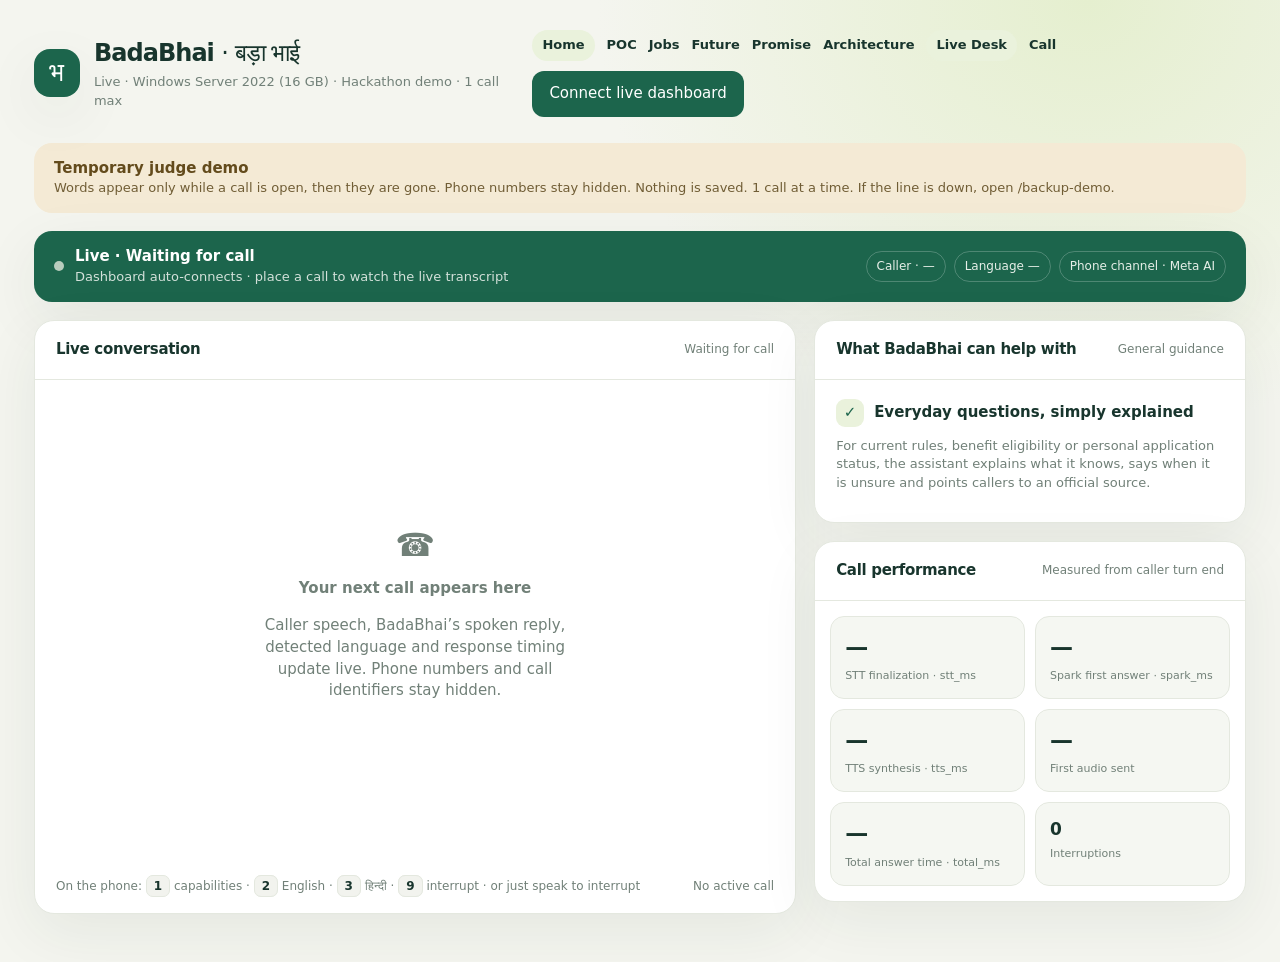
==== commit fff1f5af: "Remove the unused call archive and make the backup page match the live demo. Judges now see one phon" ====
--- a/app/index.html
+++ b/app/index.html
@@ -13,7 +13,7 @@
 <div class="statusbar" style="background:#f4ead5;color:#634b1c;box-shadow:none"><div><strong>Temporary judge demo</strong><div class="statushint" style="color:#705d35">Words appear only while a call is open, then they are gone. Phone numbers stay hidden. Nothing is saved. 1 call at a time. If the line is down, open /backup-demo.</div></div></div><section class="statusbar"><div class="statusleft"><span id="dot" class="dot"></span><div><div id="call-status" class="statuslabel">Live · Waiting for call</div><div id="call-hint" class="statushint">Dashboard auto-connects · place a call to watch the live transcript</div></div></div><div class="badges"><span id="country-badge" class="badge">Caller · —</span><span id="lang-badge" class="badge">Language —</span><span class="badge">Phone channel · Meta AI</span></div></section>
 <div class="grid"><section class="panel"><div class="panelhead"><h2>Live conversation</h2><span class="tiny" id="transcript-state">Waiting for call</span></div><div id="transcript" class="transcript"><div class="empty"><div class="emptyicon">☎</div><strong>Your next call appears here</strong><p>Caller speech, BadaBhai’s spoken reply, detected language and response timing update live. Phone numbers and call identifiers stay hidden.</p></div></div><div class="controls"><div class="keys">On the phone: <strong>1</strong> capabilities · <strong>2</strong> English · <strong>3</strong> हिन्दी · <strong>9</strong> interrupt · or just speak to interrupt</div><span id="call-clock" class="tiny">No active call</span></div></section>
 <aside class="side"><section class="panel"><div class="panelhead"><h2>What BadaBhai can help with</h2><span class="tiny">General guidance</span></div><div class="sourcebody"><div class="sourcestatus"><span class="check">✓</span><span>Everyday questions, simply explained</span></div><p>For current rules, benefit eligibility or personal application status, the assistant explains what it knows, says when it is unsure and points callers to an official source.</p></div></section>
-<section class="panel"><div class="panelhead"><h2>Call performance</h2><span class="tiny">Measured from caller turn end</span></div><div class="metrics"><div class="metric"><div id="m-asr" class="metricval">—</div><div class="metriclabel">STT finalization · stt_ms</div></div><div class="metric"><div id="m-text" class="metricval">—</div><div class="metriclabel">Spark first answer · spark_ms</div></div><div class="metric"><div id="m-tts" class="metricval">—</div><div class="metriclabel">TTS synthesis · tts_ms</div></div><div class="metric"><div id="m-audio" class="metricval">—</div><div class="metriclabel">First audio sent</div></div><div class="metric"><div id="m-total" class="metricval">—</div><div class="metriclabel">Total answer time · total_ms</div></div><div class="metric"><div id="caller-feedback" class="metricval" style="font-size:17px">—</div><div class="metriclabel">Caller usefulness · 7 yes / 8 no</div></div></div></section></aside></div>
+<section class="panel"><div class="panelhead"><h2>Call performance</h2><span class="tiny">Measured from caller turn end</span></div><div class="metrics"><div class="metric"><div id="m-asr" class="metricval">—</div><div class="metriclabel">STT finalization · stt_ms</div></div><div class="metric"><div id="m-text" class="metricval">—</div><div class="metriclabel">Spark first answer · spark_ms</div></div><div class="metric"><div id="m-tts" class="metricval">—</div><div class="metriclabel">TTS synthesis · tts_ms</div></div><div class="metric"><div id="m-audio" class="metricval">—</div><div class="metriclabel">First audio sent</div></div><div class="metric"><div id="m-total" class="metricval">—</div><div class="metriclabel">Total answer time · total_ms</div></div><div class="metric"><div id="m-interrupt" class="metricval" style="font-size:17px">0</div><div class="metriclabel">Interruptions</div></div></div></section></aside></div>
 </main><div id="toast" class="toast" role="status"></div>
 <script>
 const $=id=>document.getElementById(id);let socket=null,reply='',audioUrl=null,activeCall=null,callStarted=0;
@@ -21,7 +21,7 @@
 function status(label,hint,live=false){$('call-status').textContent=label;$('call-hint').textContent=hint;$('dot').classList.toggle('live',live)}
 function bubble(kind,text,partial=false){const empty=$('transcript').querySelector('.empty');if(empty)empty.remove();let el=$('transcript').lastElementChild;const same=el?.dataset.kind===kind;if(same&&partial&&el.dataset.partial==='yes'){el.querySelector('.body').textContent=text;return}if(same&&!partial&&el.dataset.partial==='yes'){el.classList.remove('partial');el.dataset.partial='no';el.querySelector('.body').textContent=text;return}el=document.createElement('div');el.className=`bubble ${kind}${partial?' partial':''}`;el.dataset.kind=kind;el.dataset.partial=partial?'yes':'no';const who=document.createElement('div');who.className='speaker';who.textContent=kind==='caller'?'Caller · live transcript':'BadaBhai · spoken';const body=document.createElement('div');body.className='body';body.textContent=text;el.append(who,body);$('transcript').append(el);$('transcript').scrollTop=$('transcript').scrollHeight}
 function metric(stage,ms){const map={asr_finalize:'m-asr',first_text:'m-text',first_synthesis:'m-tts',first_audio:'m-audio',turn_complete:'m-total',stt_ms:'m-asr',spark_ms:'m-text',tts_ms:'m-tts',total_ms:'m-total'};const node=$(map[stage]||'');if(node)node.textContent=`${ms} ms`}
-function event(data){switch(data.event){case'snapshot':if(data.status==='connected'){activeCall=data.call_id;$('lang-badge').textContent=data.language==='hi'?'Language · हिन्दी':'Language · English';$('country-badge').textContent='Caller · '+(data.country_code||'International');status('Call in progress','Live events are arriving',true)}break;case'call_state':if(data.status==='connected'){activeCall=data.call_id;callStarted=Date.now();$('lang-badge').textContent=data.language==='hi'?'Language · हिन्दी':'Language · English';$('country-badge').textContent='Caller · '+(data.country_code||'International');$('caller-feedback').textContent='—';$('transcript').innerHTML='';['m-asr','m-text','m-tts','m-audio','m-total'].forEach(id=>$(id).textContent='—');$('transcript-state').textContent='Listening';status('Call in progress','A caller is connected through Exotel',true);$('call-clock').textContent='00:00'}else if(data.status==='ended'){activeCall=null;status('Live · Waiting for call','Dashboard connected · place another call');$('transcript-state').textContent='Call ended';$('call-clock').textContent='Call complete'}break;case'transcript_partial':bubble('caller',data.text,true);$('transcript-state').textContent='Caller speaking';break;case'transcript_final':bubble('caller',data.text,false);$('transcript-state').textContent='Caller turn complete';break;case'assistant_state':$('transcript-state').textContent=data.status==='thinking'?'Preparing answer':'Answer complete';break;case'assistant_sentence':bubble('ai',data.text,false);break;case'language':$('lang-badge').textContent=data.language==='hi'?'Language · हिन्दी':'Language · English';break;case'performance':metric(data.stage,data.ms);break;case'usefulness':$('caller-feedback').textContent=data.value==='helpful'?'Helpful':'Needs improvement';break;case'interrupt':$('transcript-state').textContent='Caller interrupted the assistant';toast('Caller interrupted with keypad 9')} }
+function event(data){switch(data.event){case'snapshot':if(data.status==='connected'){activeCall=data.call_id;$('lang-badge').textContent=data.language==='hi'?'Language · हिन्दी':'Language · English';$('country-badge').textContent='Caller · '+(data.country_code||'International');status('Call in progress','Live events are arriving',true)}break;case'call_state':if(data.status==='connected'){activeCall=data.call_id;callStarted=Date.now();$('lang-badge').textContent=data.language==='hi'?'Language · हिन्दी':'Language · English';$('country-badge').textContent='Caller · '+(data.country_code||'International');$('m-interrupt').textContent='0';$('transcript').innerHTML='';['m-asr','m-text','m-tts','m-audio','m-total'].forEach(id=>$(id).textContent='—');$('transcript-state').textContent='Listening';status('Call in progress','A caller is connected through Exotel',true);$('call-clock').textContent='00:00'}else if(data.status==='ended'){activeCall=null;status('Live · Waiting for call','Dashboard connected · place another call');$('transcript-state').textContent='Call ended';$('call-clock').textContent='Call complete'}break;case'transcript_partial':bubble('caller',data.text,true);$('transcript-state').textContent='Caller speaking';break;case'transcript_final':bubble('caller',data.text,false);$('transcript-state').textContent='Caller turn complete';break;case'assistant_state':$('transcript-state').textContent=data.status==='thinking'?'Preparing answer':'Answer complete';break;case'assistant_sentence':bubble('ai',data.text,false);break;case'language':$('lang-badge').textContent=data.language==='hi'?'Language · हिन्दी':'Language · English';break;case'performance':metric(data.stage,data.ms);break;case'interrupt':$('m-interrupt').textContent=String(Number($('m-interrupt').textContent||0)+1);$('transcript-state').textContent='Caller interrupted the assistant';toast('Caller interrupted')} } }
 let manualClose=false,reconnectTimer=null;
 function scheduleReconnect(){if(manualClose||reconnectTimer)return;reconnectTimer=setTimeout(()=>{reconnectTimer=null;connect()},3000)}
 function connect(){if(socket&&(socket.readyState===WebSocket.OPEN||socket.readyState===WebSocket.CONNECTING))return;manualClose=false;const scheme=location.protocol==='https:'?'wss:':'ws:';try{socket=new WebSocket(`${scheme}//${location.host}/api/live`)}catch(e){status('Live · Reconnecting…','Dashboard link retrying in 3 seconds');scheduleReconnect();return}
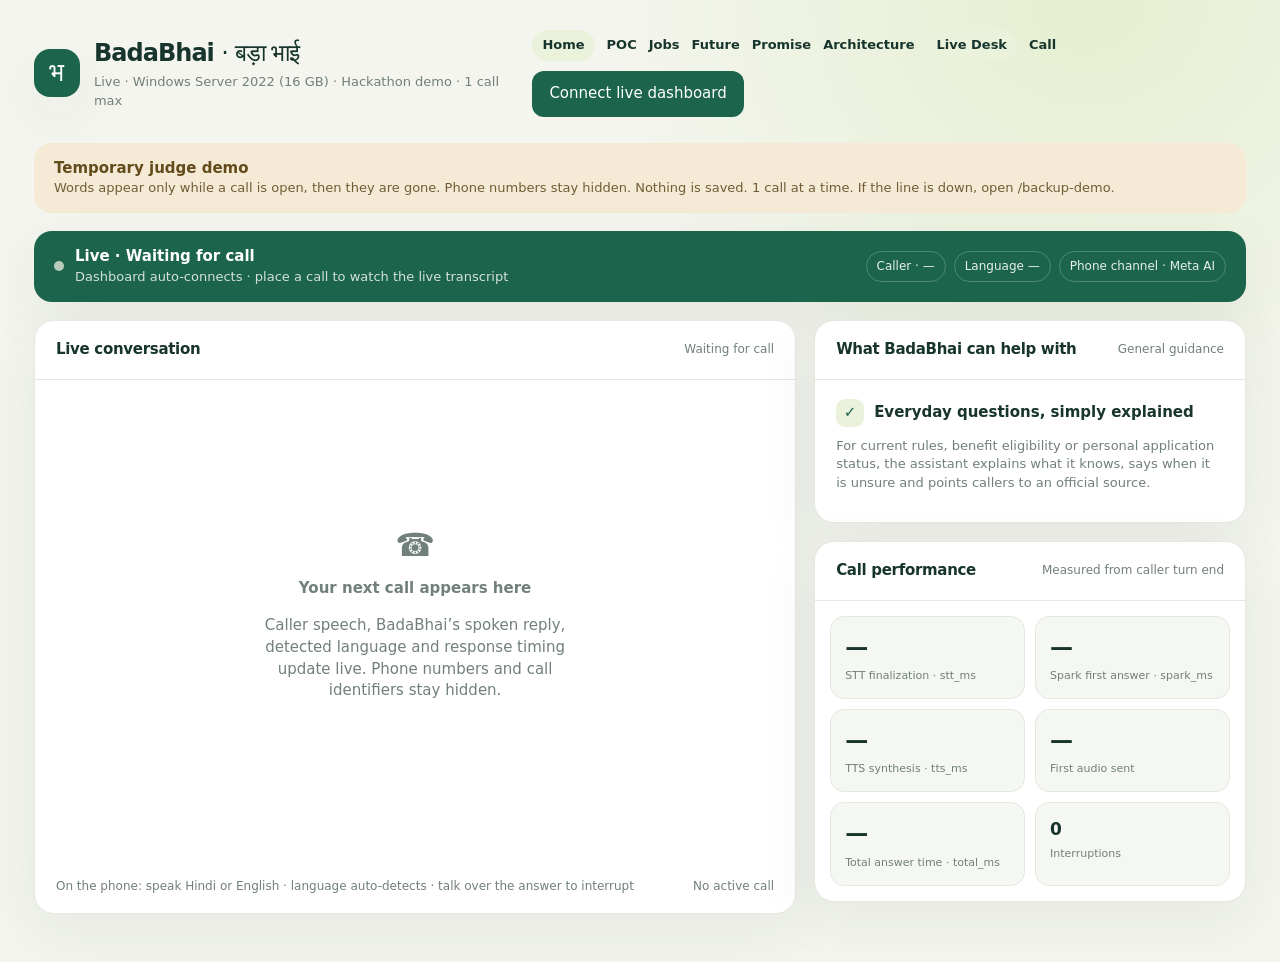
==== commit ab9ad5ff: "Auto-detect Hindi/English, drop keypad menus, harden barge-in answers. Raise Wonder token headroom s" ====
--- a/app/index.html
+++ b/app/index.html
@@ -11,7 +11,7 @@
 <body><main class="wrap">
 <header class="top"><div class="brand"><a href="/" style="display:flex;align-items:center;gap:14px;text-decoration:none;color:inherit"><div class="mark">भ</div><div><h1>BadaBhai <span style="font-weight:450">· बड़ा भाई</span></h1><div class="sub">Live · Windows Server 2022 (16 GB) · Hackathon demo · 1 call max</div></div></a></div><div class="top-actions"><nav class="navmini" aria-label="Site"><a href="/" style="background:#eaf2dc;padding:6px 10px;border-radius:999px">Home</a><a href="/how-it-works">POC</a><a href="/gig-work">Jobs</a><a href="/future">Future</a><a href="/commitment">Promise</a><a href="/architecture">Architecture</a><a href="/dashboard" style="background:#eaf2dc;padding:6px 10px;border-radius:999px;font-weight:780">Live Desk</a><a href="/#call">Call</a></nav><button id="connect" class="btn">Connect live dashboard</button></div></header>
 <div class="statusbar" style="background:#f4ead5;color:#634b1c;box-shadow:none"><div><strong>Temporary judge demo</strong><div class="statushint" style="color:#705d35">Words appear only while a call is open, then they are gone. Phone numbers stay hidden. Nothing is saved. 1 call at a time. If the line is down, open /backup-demo.</div></div></div><section class="statusbar"><div class="statusleft"><span id="dot" class="dot"></span><div><div id="call-status" class="statuslabel">Live · Waiting for call</div><div id="call-hint" class="statushint">Dashboard auto-connects · place a call to watch the live transcript</div></div></div><div class="badges"><span id="country-badge" class="badge">Caller · —</span><span id="lang-badge" class="badge">Language —</span><span class="badge">Phone channel · Meta AI</span></div></section>
-<div class="grid"><section class="panel"><div class="panelhead"><h2>Live conversation</h2><span class="tiny" id="transcript-state">Waiting for call</span></div><div id="transcript" class="transcript"><div class="empty"><div class="emptyicon">☎</div><strong>Your next call appears here</strong><p>Caller speech, BadaBhai’s spoken reply, detected language and response timing update live. Phone numbers and call identifiers stay hidden.</p></div></div><div class="controls"><div class="keys">On the phone: <strong>1</strong> capabilities · <strong>2</strong> English · <strong>3</strong> हिन्दी · <strong>9</strong> interrupt · or just speak to interrupt</div><span id="call-clock" class="tiny">No active call</span></div></section>
+<div class="grid"><section class="panel"><div class="panelhead"><h2>Live conversation</h2><span class="tiny" id="transcript-state">Waiting for call</span></div><div id="transcript" class="transcript"><div class="empty"><div class="emptyicon">☎</div><strong>Your next call appears here</strong><p>Caller speech, BadaBhai’s spoken reply, detected language and response timing update live. Phone numbers and call identifiers stay hidden.</p></div></div><div class="controls"><div class="keys">On the phone: speak Hindi or English · language auto-detects · talk over the answer to interrupt</div><span id="call-clock" class="tiny">No active call</span></div></section>
 <aside class="side"><section class="panel"><div class="panelhead"><h2>What BadaBhai can help with</h2><span class="tiny">General guidance</span></div><div class="sourcebody"><div class="sourcestatus"><span class="check">✓</span><span>Everyday questions, simply explained</span></div><p>For current rules, benefit eligibility or personal application status, the assistant explains what it knows, says when it is unsure and points callers to an official source.</p></div></section>
 <section class="panel"><div class="panelhead"><h2>Call performance</h2><span class="tiny">Measured from caller turn end</span></div><div class="metrics"><div class="metric"><div id="m-asr" class="metricval">—</div><div class="metriclabel">STT finalization · stt_ms</div></div><div class="metric"><div id="m-text" class="metricval">—</div><div class="metriclabel">Spark first answer · spark_ms</div></div><div class="metric"><div id="m-tts" class="metricval">—</div><div class="metriclabel">TTS synthesis · tts_ms</div></div><div class="metric"><div id="m-audio" class="metricval">—</div><div class="metriclabel">First audio sent</div></div><div class="metric"><div id="m-total" class="metricval">—</div><div class="metriclabel">Total answer time · total_ms</div></div><div class="metric"><div id="m-interrupt" class="metricval" style="font-size:17px">0</div><div class="metriclabel">Interruptions</div></div></div></section></aside></div>
 </main><div id="toast" class="toast" role="status"></div>
